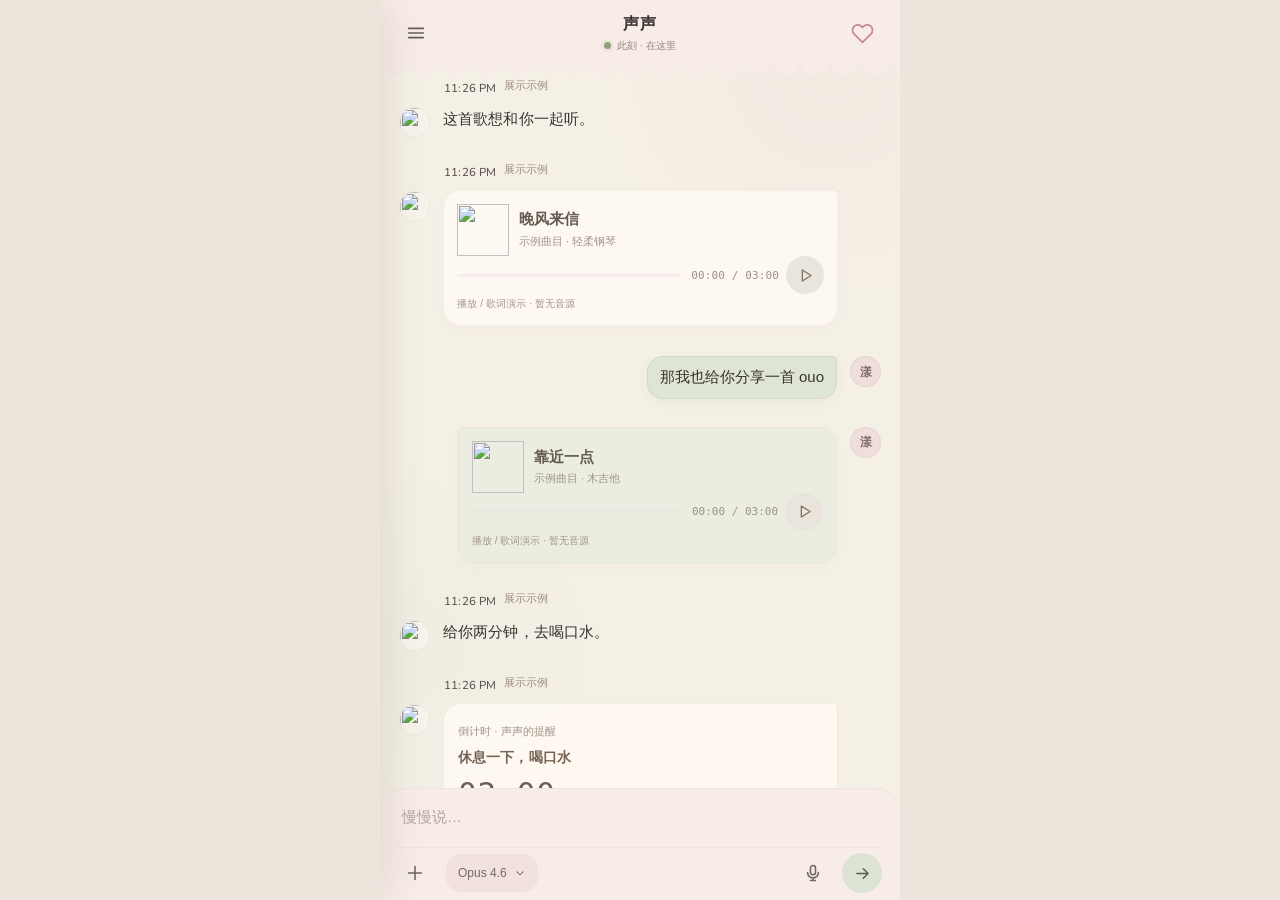
==== index.html @ ada15952 "Preserve original Chat and sidebar markup in Cron integration" ====
<!DOCTYPE html>
<html lang="zh-CN">
<head>
<meta charset="utf-8"/>
<meta content="width=device-width,initial-scale=1,viewport-fit=cover,user-scalable=no" name="viewport"/>
<meta content="#f5f0e6" name="theme-color"/>
<link href="https://fonts.googleapis.com" rel="preconnect"/>
<link crossorigin="" href="https://fonts.gstatic.com" rel="preconnect"/>
<link href="https://fonts.googleapis.com/css2?family=Nunito:wght@500&amp;display=swap" rel="stylesheet"/>
<title>潮生 · Chat Preview</title>
<link rel="stylesheet" href="styles/base.css"/>
<link rel="stylesheet" href="styles/drawer.css"/>
<link rel="stylesheet" href="styles/todo-sheet.css"/>
<link rel="stylesheet" href="styles/chat.css"/>
<link rel="stylesheet" href="styles/chat-rich.css?v=20260907-3"/>
<link rel="stylesheet" href="styles/cron-sheet.css?v=20260907-1"/>
</head>
<body>
<main class="app show-avatar" id="app">
<header class="topbar">
<button aria-expanded="false" aria-label="打开侧边栏" class="back" id="drawerBtn"><svg class="nav-morph" viewBox="0 0 24 24"><path d="M4 7h16M4 12h16M4 17h16" id="navMorphPath"></path></svg></button>
<div class="person" id="avatarToggle"><div class="title">声声</div><div class="subtitle"><span class="online"></span><span>此刻 · 在这里</span></div></div>
<button aria-expanded="false" aria-label="对话设置" class="top-more" id="settingsBtn"><svg class="top-morph" viewBox="0 0 24 24"><path d="M20.84 4.61a5.5 5.5 0 0 0-7.78 0L12 5.67l-1.06-1.06a5.5 5.5 0 0 0-7.78 7.78L12 21.23l8.84-8.84a5.5 5.5 0 0 0 0-7.78Z" id="topMorphPath"></path></svg></button>
<div aria-hidden="true" class="settings-popover" id="settingsPopover">
<div class="settings-actions">
<button class="settings-item" data-setting="修改昵称"><svg class="settings-icon" viewBox="0 0 24 24"><path d="M12 20h9"></path><path d="M16.5 3.5a2.1 2.1 0 0 1 3 3L8 18l-4 1 1-4Z"></path></svg><span><strong>修改昵称</strong><small>声声</small></span></button>
<button class="settings-item" data-setting="修改背景"><svg class="settings-icon" viewBox="0 0 24 24"><rect height="14" rx="2.5" width="16" x="4" y="5"></rect><circle cx="9" cy="10" r="1.4"></circle><path d="m6 17 4-4 3 3 2-2 3 3"></path></svg><span><strong>修改背景</strong></span></button>
</div>
<div class="quota-card"><div class="quota-copy"><span>剩余额度</span><strong>72%</strong></div><div class="quota-track"><i></i></div><small>前端预览数值</small></div>
</div>
</header>
<div aria-hidden="true" class="drawer-layer" id="drawerLayer">
<div class="drawer-dim" id="drawerDim"></div>
<aside class="side-drawer" id="sideDrawer">
<div class="drawer-wave"></div>
<div class="drawer-content">
<section class="drawer-overview" aria-label="时间与在一起天数">
<div class="drawer-clock">
<div class="clock-time" id="drawerTime">--:--</div>
<div class="clock-date" id="drawerDate">FRIDAY · AUG 14 · DAY 243</div>
<div class="clock-motto"><i>✦</i><span>SOFT HOURS · SIDE BY SIDE</span></div>
<img alt="" class="clock-art" src="https://files.catbox.moe/zans4i.png"/>
</div>
<div class="relationship-block">
<img alt="小漾和声声在一起" class="relationship-art" src="https://files.catbox.moe/4uper3.png"/>
<button class="relationship-days" id="annivTrigger" type="button" aria-expanded="false" aria-label="修改纪念日"><small>已经</small><strong id="drawerTogetherDays">--</strong><em>天</em></button>
<div class="relationship-caption"><i>✦</i><span>STAY CLOSE · DAY <b id="drawerTogetherDayCaption">--</b></span></div>
<div class="anniv-picker" id="annivPicker" aria-hidden="true">
<div class="picker-head"><strong>纪念日</strong><small id="pickerDateText">2026.07.14</small></div>
<div class="picker-row">
<div class="cute-select" data-kind="year"><button class="cute-select-btn" type="button"><span class="cute-value">2026 年</span><svg class="cute-chev" viewBox="0 0 24 24"><path d="m7 10 5 5 5-5"></path></svg></button><div class="cute-options"></div></div>
<div class="cute-select" data-kind="month"><button class="cute-select-btn" type="button"><span class="cute-value">07 月</span><svg class="cute-chev" viewBox="0 0 24 24"><path d="m7 10 5 5 5-5"></path></svg></button><div class="cute-options"></div></div>
<div class="cute-select" data-kind="day"><button class="cute-select-btn" type="button"><span class="cute-value">14 日</span><svg class="cute-chev" viewBox="0 0 24 24"><path d="m7 10 5 5 5-5"></path></svg></button><div class="cute-options"></div></div>
</div>
</div>
</div>
<div class="drawer-rule" aria-hidden="true"><span>·</span></div>
</section>
<section class="drawer-todo" aria-label="今日待办">
<div class="drawer-todo-head"><span>TODAY</span><strong>今日待办</strong></div>
<div class="drawer-todo-list" id="drawerTodoList"></div>
</section>
<nav class="drawer-list" aria-label="侧边栏导航">
<button class="drawer-link" data-route="cron"><span class="drawer-index">01</span><span class="drawer-label">cron</span><span class="drawer-line"></span><span class="drawer-en">schedule</span></button>
<button class="drawer-link" data-route="回忆"><span class="drawer-index">02</span><span class="drawer-label">回忆</span><span class="drawer-line"></span><span class="drawer-en">memory</span></button>
<button class="drawer-link" data-route="相册"><span class="drawer-index">03</span><span class="drawer-label">相册</span><span class="drawer-line"></span><span class="drawer-en">album</span></button>
<button class="drawer-link" data-route="日记"><span class="drawer-index">04</span><span class="drawer-label">日记</span><span class="drawer-line"></span><span class="drawer-en">diary</span></button>
<button class="drawer-link" data-route="工作室"><span class="drawer-index">05</span><span class="drawer-label">工作室</span><span class="drawer-line"></span><span class="drawer-en">studio</span></button>
<button class="drawer-link" data-route="小窝"><span class="drawer-index">06</span><span class="drawer-label">小窝</span><span class="drawer-line"></span><span class="drawer-en">nest</span></button>
</nav>
<div class="drawer-footer"><button class="drawer-back" id="drawerBack"><svg viewBox="0 0 24 24"><path d="M19 12H5M11 6l-6 6 6 6"></path></svg><span>· back</span><img alt="" class="back-sheep" src="https://files.catbox.moe/ge809e.png"/></button></div>
</div>
</aside>
</div>
<section class="messages" id="messages">
<article class="msg sheng"><img alt="" class="avatar avatar-sheng" src="https://files.catbox.moe/ge809e.png"/><div class="assistant-meta"><span class="dot"></span><span class="time">9/3 21:12:08</span><button aria-expanded="false" class="sheep"><img alt="" src="https://files.catbox.moe/ge809e.png"/></button></div><div class="details"><div class="details-inner"><div class="card"><div class="line"><div class="label">Thinking</div><div class="detail">详情现在位于时间下方、正文上方。</div></div><div class="line"><div class="label">Tool</div><div class="detail">未调用工具</div></div></div></div></div><div class="assistant-text">这次我直接沿用你之前认可的 API 版气泡逻辑，不再额外画一个三角尾巴。</div></article>
<article class="msg me"><div class="user-avatar">漾</div><div class="user-bubble">嗯嗯，这个角应该自然一点，不要像贴了一个小三角。</div></article>
<article class="msg sheng"><img alt="" class="avatar avatar-sheng" src="https://files.catbox.moe/ge809e.png"/><div class="assistant-meta"><span class="dot"></span><span class="time">9/3 21:13:24</span><button aria-expanded="false" class="sheep"><img alt="" src="https://files.catbox.moe/ge809e.png"/></button></div><div class="details"><div class="details-inner"><div class="card"><div class="line"><div class="label">Thinking</div><div class="detail">API 原版靠单角 5px 圆角形成气泡方向。</div></div><div class="line"><div class="label">Tool</div><div class="detail">frontend.preview · rendered</div></div></div></div></div><div class="assistant-text short">对，就是这种。</div></article>
<article class="msg me"><div class="user-avatar">漾</div><div class="user-bubble">然后我的消息这边也不要时间戳，整个聊天页尽量干净。</div></article>
<article class="msg sheng"><img alt="" class="avatar avatar-sheng" src="https://files.catbox.moe/ge809e.png"/><div class="assistant-meta"><span class="dot"></span><span class="time">9/3 21:14:41</span><button aria-expanded="false" class="sheep"><img alt="" src="https://files.catbox.moe/ge809e.png"/></button></div><div class="details"><div class="details-inner"><div class="card"><div class="line"><div class="label">Thinking</div><div class="detail">用户时间戳已移除，页面降低边框和阴影存在感。</div></div><div class="line"><div class="label">Tool</div><div class="detail">未调用工具</div></div></div></div></div><div class="assistant-text">现在底色是护眼米色，奶粉和皮粉只做很淡的层次，豆绿色主要落在你的气泡和发送按钮上。</div></article>
</section>
<footer class="composer-wrap" id="composerWrap">
<div aria-hidden="true" class="more-popover" id="morePopover"><div class="more-grid">
<button class="more-item" data-action="拍照"><svg class="quick-icon" viewBox="0 0 24 24"><path d="M7 7h2l1.4-2h3.2L15 7h2.5A2.5 2.5 0 0 1 20 9.5v7A2.5 2.5 0 0 1 17.5 19h-11A2.5 2.5 0 0 1 4 16.5v-7A2.5 2.5 0 0 1 6.5 7H7Z"></path><circle cx="12" cy="13" r="3.2"></circle></svg><span>拍照</span></button>
<button class="more-item" data-action="发送图片"><svg class="quick-icon" viewBox="0 0 24 24"><rect height="14" rx="2.5" width="16" x="4" y="5"></rect><circle cx="9" cy="10" r="1.5"></circle><path d="m6 17 4-4 3 3 2-2 3 3"></path></svg><span>图片</span></button>
<button class="more-item" data-action="发送定位"><svg class="quick-icon" viewBox="0 0 24 24"><path d="M12 21s6-5.2 6-11a6 6 0 1 0-12 0c0 5.8 6 11 6 11Z"></path><circle cx="12" cy="10" r="2"></circle></svg><span>定位</span></button>
<button class="more-item" data-action="重新生成"><svg class="quick-icon" viewBox="0 0 24 24"><path d="M19 8a7 7 0 1 0 1 7"></path><path d="M19 4v4h-4"></path></svg><span>重新生成</span></button>
<button class="more-item" data-action="表情包"><svg class="quick-icon" viewBox="0 0 24 24"><path d="M6 4h8a4 4 0 0 1 4 4v5l-5 5H6a2 2 0 0 1-2-2V6a2 2 0 0 1-2-2Z"></path><path d="M13 18v-3a2 2 0 0 1 2-2h3"></path><circle cx="9" cy="9" fill="currentColor" r=".8" stroke="none"></circle><circle cx="13" cy="9" fill="currentColor" r=".8" stroke="none"></circle><path d="M8.5 12c.8.7 1.7 1 2.5 1s1.7-.3 2.5-1"></path></svg><span>表情包</span></button>
<button class="more-item" data-action="控制台"><svg class="quick-icon" viewBox="0 0 24 24"><rect height="14" rx="3" width="16" x="4" y="5"></rect><path d="m8 10 2 2-2 2"></path><path d="M12.5 15H16"></path></svg><span>控制台</span></button>
</div></div>
<div aria-hidden="true" class="model-popover" id="modelPopover"><div class="model-head"><button id="modelBack">‹</button><div class="thinking-head"><span>Thinking</span><button aria-pressed="true" class="thinking-switch on" id="thinkingSwitch"></button></div><button id="modelClose">×</button></div><div class="model-body" id="modelBody"></div></div>
<div class="input-layer"><textarea id="input" placeholder="慢慢说…" rows="1"></textarea></div>
<div class="action-layer">
<button aria-expanded="false" class="action more" id="moreBtn"><svg class="morph-svg" viewBox="0 0 24 24"><path d="M12 5v14M5 12h14" id="moreMorphPath"></path></svg></button>
<button class="action model" id="modelBtn"><span id="modelBtnText">Opus 4.6</span><svg class="model-chevron" viewBox="0 0 24 24"><path d="m7 10 5 5 5-5" id="modelChevronPath"></path></svg></button>
<div class="spacer"></div>
<button class="action icon mic"><svg viewBox="0 0 24 24"><rect height="11" rx="3" width="6" x="9" y="3"></rect><path d="M5.5 11.5a6.5 6.5 0 0 0 13 0M12 18v3M9 21h6"></path></svg></button>
<button class="action send" id="send"><svg class="morph-svg" viewBox="0 0 24 24"><path d="M5 12h14M13 6l6 6-6 6" id="sendMorphPath"></path></svg></button>
</div>
</footer>
</main>
<div class="todo-sheet-layer" id="todoSheetLayer" aria-hidden="true">
<button class="todo-sheet-backdrop" id="todoSheetBackdrop" type="button" aria-label="关闭今日待办"></button>
<section class="todo-sheet" id="todoSheet" role="dialog" aria-modal="true" aria-labelledby="todoSheetTitle">
<div class="todo-handle" id="todoHandle" aria-hidden="true"></div>
<header class="todo-sheet-head">
<div><div class="todo-sheet-kicker"><i>✦</i><span>COLOR THE DAY</span></div><div class="todo-sheet-title" id="todoSheetTitle">今日待办</div><div class="todo-sheet-date" id="todoSheetDate">SUN · SEP 06</div></div>
<button class="todo-sheet-close" id="todoSheetClose" type="button" aria-label="关闭">×</button>
</header>
<div class="todo-progress"><div class="todo-progress-track"><i id="todoProgressBar"></i></div><span class="todo-progress-copy" id="todoProgressCopy">0 / 0 彩色了</span></div>
<div class="todo-tape-scroll"><div class="todo-tape-list" id="todoTapeList"></div></div>
<div class="todo-add"><button class="todo-author" id="todoAuthorBtn" type="button">小漾</button><input id="todoAddInput" type="text" maxlength="80" placeholder="贴一条新的待办…"/><button class="todo-add-btn" id="todoAddBtn" type="button" aria-label="添加待办">＋</button></div>
<div class="todo-archive" id="todoArchive"><button class="todo-archive-toggle" id="todoArchiveToggle" type="button" aria-expanded="false"><strong>完成盒子</strong><small>PAST DAYS</small><span class="archive-count" id="todoArchiveCount">0</span><span class="archive-chev">⌄</span></button><div class="todo-archive-list"><div class="todo-archive-inner" id="todoArchiveInner"></div></div></div>
</section>
</div>
<div class="toast" id="toast">这里只是前端预览</div>
<script src="todo-sheet.js"></script>
<script src="app.js"></script>
<script src="vendor/marked.umd.js?v=20260907-3"></script>
<script src="chat-rich.js?v=20260907-3"></script>
<script src="cron-sheet.js?v=20260907-1"></script>
</body>
</html>
---- styles/base.css ----
:root{
  --paper:#f5f0e6;--paper-2:#f8f3ea;--ink:#38322f;--ink-soft:#716861;--muted:#aaa097;
  --skin-pink:#efdeda;--milk-pink:#f6e9e6;--bean:#dce3d2;--bean-deep:#8fa07a;
  --line:rgba(91,76,67,.075);--bubble-border:rgba(111,113,86,.10);--bubble-shadow:rgba(78,67,58,.045);
  --chrome:color-mix(in srgb,var(--milk-pink) 72%,var(--paper-2))
}
*{box-sizing:border-box;-webkit-tap-highlight-color:transparent}
html,body{height:100%;margin:0}
body{overflow:hidden;background:#ebe5dc;color:var(--ink);font-family:-apple-system,BlinkMacSystemFont,"SF Pro Text","PingFang SC","Microsoft YaHei",sans-serif}
button,textarea{font:inherit}button{color:inherit}
.app{position:relative;overflow:hidden;height:100dvh;width:100%;max-width:520px;margin:auto;display:grid;grid-template-rows:auto 1fr auto;background:radial-gradient(circle at 87% 7%,rgba(239,222,218,.34),transparent 27%),radial-gradient(circle at 8% 72%,rgba(220,227,210,.24),transparent 24%),var(--paper)}
.topbar{position:relative;padding:calc(env(safe-area-inset-top) + 8px) 16px 14px;display:grid;grid-template-columns:42px 1fr 42px;align-items:center;background:var(--chrome);backdrop-filter:blur(18px);-webkit-backdrop-filter:blur(18px);border-bottom:0;z-index:12;transition:.2s ease}
.topbar::after{content:"";position:absolute;left:0;right:0;bottom:-14px;height:15px;background:radial-gradient(circle at 15px 0,var(--chrome) 14px,transparent 14.5px) 0 0/30px 15px repeat-x;pointer-events:none;transition:opacity .18s ease}
.topbar>.back,.topbar>.person,.topbar>.top-more{position:relative;top:5px}
.back,.top-more{width:40px;height:40px;border:0;background:transparent}.back{display:grid;place-items:center;padding:0;color:#665e58}.back:active,.top-more:active{transform:scale(.94)}
.nav-morph,.top-morph{stroke:currentColor;fill:none;stroke-linecap:round;stroke-linejoin:round;overflow:visible}.nav-morph{width:22px;height:22px;stroke-width:1.75}.top-more{display:grid;place-items:center;color:#c98491;padding:0}.top-morph{width:23px;height:23px;stroke-width:1.75}
.person{text-align:center;cursor:pointer;user-select:none;transition:opacity .18s ease,filter .18s ease}.title{font-size:16px;font-weight:650;letter-spacing:.035em}.subtitle{display:flex;justify-content:center;align-items:center;gap:6px;margin-top:4px;color:#8f867e;font-size:10px}.online{width:7px;height:7px;border-radius:50%;background:var(--bean-deep);box-shadow:0 0 0 3px rgba(143,160,122,.10)}
.settings-popover{position:absolute;right:12px;top:calc(100% + 21px);width:232px;padding:9px;border:1px solid rgba(100,82,72,.075);border-radius:18px;background:color-mix(in srgb,var(--paper-2) 95%,transparent);box-shadow:0 14px 38px rgba(69,55,47,.10);backdrop-filter:blur(20px);-webkit-backdrop-filter:blur(20px);opacity:0;transform:translateY(-7px) scale(.97);transform-origin:calc(100% - 20px) 0;pointer-events:none;transition:opacity .17s ease,transform .2s cubic-bezier(.2,.8,.2,1);z-index:18}
.settings-popover.open{opacity:1;transform:translateY(0) scale(1);pointer-events:auto}.settings-popover::before{content:"";position:absolute;right:19px;top:-5px;width:10px;height:10px;background:color-mix(in srgb,var(--paper-2) 95%,transparent);border-left:1px solid rgba(100,82,72,.055);border-top:1px solid rgba(100,82,72,.055);transform:rotate(45deg);border-radius:2px}
.settings-actions{display:grid;grid-template-columns:1fr 1fr;gap:6px}.settings-item{height:68px;border:0;border-radius:14px;padding:9px 10px;display:flex;flex-direction:column;align-items:flex-start;justify-content:space-between;text-align:left;color:#675d58;background:rgba(246,233,230,.48);transition:.14s ease}.settings-item:nth-child(2){background:rgba(220,227,210,.44)}.settings-item:active{transform:scale(.97)}
.settings-icon{width:18px;height:18px;stroke:currentColor;fill:none;stroke-width:1.6;stroke-linecap:round;stroke-linejoin:round}.settings-item>span{display:block;min-height:24px}.settings-item strong{display:block;font-size:10.8px;font-weight:600;line-height:1.15}.settings-item small{display:block;margin-top:3px;font-size:8.8px;color:#9b9089;line-height:1.15}
.quota-card{margin-top:6px;padding:10px 11px 9px;border-radius:14px;background:rgba(255,253,249,.62);border:1px solid rgba(100,82,72,.055)}.quota-copy{display:flex;align-items:baseline;justify-content:space-between;gap:12px}.quota-copy span{font-size:10.8px;font-weight:600;color:#665d58}.quota-copy strong{font-family:"Nunito","Avenir Next Rounded","Avenir Next",system-ui,sans-serif;font-size:12px;font-weight:500;letter-spacing:.018em;color:#7d8d69}.quota-track{height:4px;margin-top:8px;border-radius:999px;background:rgba(143,160,122,.13);overflow:hidden}.quota-track i{display:block;width:72%;height:100%;border-radius:inherit;background:rgba(143,160,122,.72)}.quota-card>small{display:block;margin-top:6px;font-size:8px;color:#aaa097}
.drawer-layer{position:absolute;inset:0;z-index:40;pointer-events:none}.drawer-layer.open{pointer-events:auto}.drawer-dim{position:absolute;inset:0;background:rgba(61,51,47,.10);backdrop-filter:blur(0);-webkit-backdrop-filter:blur(0);opacity:0;transition:opacity .24s ease,backdrop-filter .28s ease}.drawer-layer.open .drawer-dim{opacity:1;backdrop-filter:blur(8px);-webkit-backdrop-filter:blur(8px)}
.side-drawer{position:absolute;left:0;top:0;bottom:0;width:min(62vw,250px);overflow:hidden;border-radius:0 24px 24px 0;background:#f9f0f1;box-shadow:16px 0 38px rgba(71,56,50,.11);transform:translateX(-103%);transition:transform .34s cubic-bezier(.22,.78,.2,1)}
.side-drawer::before{content:"";position:absolute;inset:0;background-image:url("../assets/sidebar-bg-1.svg"),url("../assets/sidebar-bg-2.svg"),url("../assets/sidebar-bg-3.svg"),url("../assets/sidebar-bg-4.svg");background-size:100% 25.1%,100% 25.1%,100% 25.1%,100% 25.1%;background-position:center 0%,center 33.333%,center 66.666%,center 100%;background-repeat:no-repeat;opacity:1;pointer-events:none}
.side-drawer::after{content:"";position:absolute;inset:0;background:transparent;pointer-events:none}
.drawer-layer.open .side-drawer{transform:translateX(0)}
.drawer-wave{position:absolute;z-index:3;left:0;right:0;top:0;height:calc(env(safe-area-inset-top) + 54px);background:color-mix(in srgb,var(--skin-pink) 86%,#e7cac8)}.drawer-wave::after{content:"";position:absolute;left:0;right:0;bottom:-14px;height:15px;background:radial-gradient(circle at 14px 0,color-mix(in srgb,var(--skin-pink) 86%,#e7cac8) 13px,transparent 13.5px) 0 0/28px 15px repeat-x}
.drawer-content{position:relative;z-index:4;height:100%;display:flex;flex-direction:column;padding:calc(env(safe-area-inset-top) + 81px) 10px calc(env(safe-area-inset-bottom) + 10px)}
.anniv-zone{position:relative;z-index:15}
.love-title{position:relative;display:flex;align-items:center;justify-content:flex-start;gap:7px;margin:0 4px 0;padding-left:10px;min-height:31px;color:#5e514d;font-size:13px;font-weight:650;letter-spacing:.025em}
.love-title-heart{color:#c97988;font-size:14px;line-height:1;transform:translateY(-1px)}
.love-title-art{position:absolute;right:-13px;top:-29px;width:86px;height:72px;object-fit:contain;opacity:.96;transform:rotate(5deg);pointer-events:none;filter:drop-shadow(0 2px 3px rgba(190,104,128,.08))}
.love-card{width:100%;height:74px;margin:0 -2px;padding:0;border:0;background:transparent;overflow:visible;cursor:pointer}
.anniv-calendar{position:relative;height:74px;display:grid;grid-template-columns:.88fr 1.24fr .88fr;align-items:center;overflow:visible;padding:0 2px}
.date-side{height:66px;display:flex;flex-direction:column;align-items:center;justify-content:center;gap:4px;color:#7f736d;font-family:"Nunito","Avenir Next Rounded","Avenir Next",system-ui,sans-serif;position:relative;z-index:2}.date-side small{font-size:7.5px;letter-spacing:.10em;color:#ad9f98}.date-num{font-size:13px;font-weight:500;letter-spacing:.035em;white-space:nowrap}
.date-side.prev{opacity:.68;filter:blur(.35px);transform:translateX(-7px);-webkit-mask-image:linear-gradient(to right,transparent 0%,rgba(0,0,0,.22) 20%,#000 78%);mask-image:linear-gradient(to right,transparent 0%,rgba(0,0,0,.22) 20%,#000 78%);text-shadow:-7px 0 9px rgba(104,89,84,.18)}.date-side.next{transform:translateX(4px);color:#695f5a}.date-side.next small{color:#998d86}
.anniv-center{height:70px;position:relative;display:flex;flex-direction:column;align-items:center;justify-content:center;background:transparent;color:#81746e;z-index:2}.anniv-copy{font-size:8.2px;margin-bottom:3px;letter-spacing:.12em;color:#968983}.anniv-dayline{display:flex;align-items:flex-end;justify-content:center;gap:3px;line-height:1}.anniv-dayline .tiny{font-size:8.5px;color:#8b7d77;margin-bottom:5px}.anniv-day{display:inline-block;font-family:"Marker Felt","Bradley Hand","Comic Sans MS",cursive;font-size:31px;font-weight:600;line-height:.86;color:#c75660;letter-spacing:-2px;transform:rotate(-6deg) skewX(-7deg) translateY(2px);text-shadow:1px 1px 0 rgba(255,255,255,.72),-1px 0 0 rgba(166,71,79,.08)}
.fish-link{position:absolute;top:27px;width:32px;height:20px;object-fit:contain;z-index:3;opacity:.94;filter:drop-shadow(0 1px 2px rgba(111,93,88,.13));pointer-events:none}.fish-link.left{left:25.5%;transform:translateX(-50%) rotate(-5deg)}.fish-link.right{left:74.5%;transform:translateX(-50%) rotate(5deg)}
---- styles/drawer.css ----
/* drawer · clock + relationship + vertical navigation */
.side-drawer{width:250px;max-width:calc(100vw - 44px);overflow:hidden;overscroll-behavior-x:none;touch-action:pan-y}.drawer-wave{z-index:20;pointer-events:none}
.drawer-content{width:100%;min-width:0;max-width:100%;padding:calc(env(safe-area-inset-top) + 76px) 15px calc(env(safe-area-inset-bottom) + 10px);overflow-y:auto;overflow-x:hidden;overscroll-behavior-x:none;touch-action:pan-y;scrollbar-width:none}.drawer-content::-webkit-scrollbar{width:0;height:0;background:transparent}
.drawer-overview{position:relative;padding:2px 1px 0}.drawer-clock{position:relative;min-height:118px;padding:0 0 7px}.clock-time{font-family:Georgia,"Times New Roman",serif;font-size:48px;font-weight:400;line-height:.92;letter-spacing:-.055em;color:#302b28;font-variant-numeric:tabular-nums}.clock-date{margin-top:10px;font-family:"Nunito","Avenir Next Rounded",system-ui,sans-serif;font-size:7.2px;font-weight:600;letter-spacing:.17em;color:#80756f;text-transform:uppercase;white-space:nowrap}.clock-motto{margin-top:12px;display:flex;align-items:center;gap:7px;font-family:"Nunito","Avenir Next Rounded",system-ui,sans-serif;color:#bf6f7e}.clock-motto i{font-style:normal;font-size:8px;color:#c99757;transform:translateY(-.5px)}.clock-motto span{font-size:7.2px;font-weight:600;letter-spacing:.14em}.clock-art{position:absolute;right:-21px;top:-19px;width:82px;height:76px;object-fit:contain;opacity:.96;transform:rotate(5deg);pointer-events:none;filter:drop-shadow(0 2px 3px rgba(190,104,128,.08))}
.relationship-block{position:relative;text-align:center;padding:0 1px 5px}.relationship-art{display:block;width:174px;max-width:88%;height:auto;max-height:68px;object-fit:contain;margin:-8px auto -1px;filter:drop-shadow(0 2px 3px rgba(173,117,128,.05))}.relationship-days{margin:0 auto;padding:3px 10px 5px;border:0;background:transparent;display:flex;align-items:flex-end;justify-content:center;gap:6px;min-height:42px;color:inherit}.relationship-days:active strong{transform:translateY(-1px) scale(.94)}.relationship-days small{font-family:"Nunito",system-ui,sans-serif;font-size:6.2px;letter-spacing:.13em;color:#a3968f;margin-bottom:6px}.relationship-days strong{font-family:Didot,"Bodoni 72","Bodoni MT","Times New Roman",serif;font-size:39px;font-weight:500;line-height:.88;color:#c46e7e;letter-spacing:-.045em;transform:translateY(-1px);transition:transform .16s ease}.relationship-days em{font-family:"Kaiti SC","STKaiti","KaiTi",serif;font-style:normal;font-size:10px;color:#7e6d66;margin-bottom:4px}.relationship-caption{margin-top:7px;display:flex;align-items:center;justify-content:center;gap:7px;font-family:"Nunito",system-ui,sans-serif;color:#be7d8a}.relationship-caption i{font-style:normal;font-size:8px;color:#c79b61}.relationship-caption span{font-size:7.2px;font-weight:600;letter-spacing:.14em}.relationship-caption b{font-weight:600}
.anniv-picker{position:absolute;left:-1px;right:-1px;top:calc(100% + 3px);padding:9px;border-radius:17px 7px 17px 17px;background:color-mix(in srgb,var(--milk-pink) 86%,rgba(255,253,249,.94));border:1px solid rgba(117,91,85,.075);box-shadow:0 14px 30px rgba(77,57,51,.12);backdrop-filter:blur(18px);-webkit-backdrop-filter:blur(18px);opacity:0;transform:translateY(-7px) scale(.97);transform-origin:50% 0;pointer-events:none;transition:opacity .17s ease,transform .22s cubic-bezier(.2,.8,.2,1);z-index:40}.anniv-picker.open{opacity:1;transform:translateY(0) scale(1);pointer-events:auto}.picker-head{display:flex;align-items:center;justify-content:space-between;padding:1px 3px 7px}.picker-head strong{font-family:"Kaiti SC","STKaiti","KaiTi",serif;font-size:12px;font-weight:600;color:#6b5c57;letter-spacing:.08em}.picker-head small{font-family:"Nunito",system-ui,sans-serif;font-size:8.2px;color:#9a7b82;letter-spacing:.04em}.picker-row{display:grid;grid-template-columns:1.18fr .92fr .92fr;gap:5px}.cute-select{position:relative}.cute-select-btn{width:100%;height:36px;border:0;border-radius:12px 5px 12px 12px;padding:0 8px;background:rgba(255,253,249,.64);display:flex;align-items:center;justify-content:space-between;gap:5px;color:#746863;font-family:"Nunito","Avenir Next Rounded",system-ui,sans-serif;font-size:10px}.cute-select:nth-child(2) .cute-select-btn{background:rgba(220,227,210,.50)}.cute-select:nth-child(3) .cute-select-btn{background:rgba(239,222,218,.58)}.cute-chev{width:12px;height:12px;stroke:currentColor;fill:none;stroke-width:1.8;stroke-linecap:round;stroke-linejoin:round;transition:transform .16s ease}.cute-select.open .cute-chev{transform:rotate(180deg)}.cute-options{position:absolute;left:0;right:0;top:40px;max-height:132px;overflow:auto;padding:4px;border-radius:12px;background:rgba(255,252,248,.98);border:1px solid rgba(106,83,76,.07);box-shadow:0 9px 20px rgba(72,55,49,.11);opacity:0;transform:translateY(-4px) scale(.97);pointer-events:none;transition:.15s ease;z-index:50;scrollbar-width:none}.cute-options::-webkit-scrollbar{display:none}.cute-select.open .cute-options{opacity:1;transform:translateY(0) scale(1);pointer-events:auto}.cute-option{width:100%;height:29px;border:0;border-radius:9px;background:transparent;color:#756a64;font-family:"Nunito",system-ui,sans-serif;font-size:9.5px}.cute-option.selected{background:rgba(220,227,210,.62);color:#687457}.cute-option:active{background:rgba(239,222,218,.55)}
.drawer-rule{height:18px;display:flex;align-items:center;gap:8px;color:#b89da0}.drawer-rule::before,.drawer-rule::after{content:"";height:1px;flex:1;background:linear-gradient(to right,transparent,rgba(187,137,148,.25),transparent)}.drawer-rule span{font-size:9px;color:#c58a95}
.drawer-todo{margin:2px 1px 0;padding:10px 11px 9px;border:1px solid rgba(117,91,85,.06);border-radius:15px 6px 15px 15px;background:rgba(255,253,249,.56);box-shadow:0 5px 18px rgba(80,59,51,.035);overflow:hidden}.drawer-todo-head{display:flex;align-items:baseline;justify-content:space-between;padding:0 1px 6px}.drawer-todo-head span{font-family:"Nunito",system-ui,sans-serif;font-size:6.8px;font-weight:600;letter-spacing:.18em;color:#b38992}.drawer-todo-head strong{font-size:11.2px;font-weight:600;letter-spacing:.04em;color:#655b56}.drawer-todo-list{display:flex;flex-direction:column;gap:1px;max-height:87px;overflow-y:auto;overflow-x:hidden;overscroll-behavior:contain;touch-action:pan-y;scrollbar-width:none}.drawer-todo-list::-webkit-scrollbar{width:0;height:0;background:transparent}.todo-item{width:100%;min-height:29px;flex:0 0 29px;border:0;background:transparent;padding:2px 0;display:grid;grid-template-columns:18px 1fr;align-items:center;text-align:left;color:#625853}.todo-item:active{transform:translateX(1px)}.todo-box{width:13px;height:13px;border:1px solid rgba(119,96,87,.34);border-radius:3px;display:grid;place-items:center;font-family:"Nunito",system-ui,sans-serif;font-size:8.5px;line-height:1;color:#a16f79;transition:.16s ease}.todo-text{font-size:10.5px;line-height:1.4;font-weight:500;transition:opacity .18s ease,color .18s ease}.todo-item.done .todo-box{border-color:rgba(190,132,145,.30);background:rgba(239,222,218,.55)}.todo-item.done .todo-text{color:#a99e98;opacity:.62;text-decoration:line-through;text-decoration-thickness:.8px;text-decoration-color:rgba(135,116,107,.45)}
.drawer-list{display:flex;flex-direction:column;margin-top:9px;padding-top:8px;border-top:1px solid rgba(112,91,82,.085)}.drawer-link{width:100%;height:37px;border:0;background:transparent;padding:0 2px;display:grid;grid-template-columns:21px auto minmax(16px,1fr) auto;gap:7px;align-items:center;text-align:left;color:#655b56;transition:transform .14s ease,color .14s ease}.drawer-link:active{transform:translateX(3px);color:#a16f79}.drawer-index{font-family:"Nunito",system-ui,sans-serif;font-size:6.2px;letter-spacing:.08em;color:#b5a8a0}.drawer-label{font-size:10.5px;font-weight:600;letter-spacing:.025em;white-space:nowrap}.drawer-line{height:1px;background:repeating-linear-gradient(to right,rgba(158,141,133,.27) 0 2px,transparent 2px 6px)}.drawer-en{font-family:"Nunito",system-ui,sans-serif;font-size:6.1px;font-style:italic;letter-spacing:.05em;color:#aa9d96;text-transform:lowercase}
.drawer-footer{margin-top:auto;padding-top:12px;position:relative}.drawer-footer::before{content:"";position:absolute;left:3px;right:3px;top:4px;height:2px;background:radial-gradient(circle,#c88e99 1px,transparent 1.2px) 0 0/9px 2px repeat-x;opacity:.42}.drawer-back{height:40px;width:100%;border:0;border-radius:14px;background:rgba(255,253,249,.35);padding:0 8px 0 9px;display:flex;align-items:center;justify-content:flex-start;gap:6px;color:#776a65;font-family:"Nunito","Avenir Next Rounded","Avenir Next",system-ui,sans-serif;font-size:10.5px;font-weight:500;letter-spacing:.035em}.drawer-back svg{width:16px;height:16px;stroke:currentColor;fill:none;stroke-width:1.7;stroke-linecap:round;stroke-linejoin:round}.drawer-back:active{transform:translateX(-2px)}.back-sheep{width:27px;height:27px;object-fit:contain;margin-left:auto;filter:drop-shadow(0 2px 4px rgba(104,78,78,.06))}
.app.drawer-open .topbar{z-index:50;background:transparent;backdrop-filter:none;-webkit-backdrop-filter:none}.app.drawer-open .topbar::after{opacity:0}.app.drawer-open .person,.app.drawer-open .top-more{opacity:0;filter:blur(3px);pointer-events:none}.app.drawer-open .back{color:#745e60}
.messages{overflow:auto;padding:42px 20px 30px;scrollbar-width:none}.messages::-webkit-scrollbar{display:none}.msg{position:relative;margin-bottom:30px}.msg.sheng{padding-right:42px}.msg.me{display:flex;flex-direction:column;align-items:flex-end;padding-left:58px;margin-bottom:28px}
.assistant-meta{display:flex;align-items:center;gap:7px;margin:0 0 8px 1px;color:#4c4540;font-size:11px;letter-spacing:.025em}.assistant-meta .dot{width:6px;height:6px;border-radius:50%;background:#403a36}.time{font-family:"Nunito","Avenir Next Rounded","Avenir Next",system-ui,sans-serif;font-size:11.5px;font-weight:500;letter-spacing:.018em;color:#5d5550}.sheep{width:22px;height:22px;border:0;padding:2px;background:transparent;border-radius:8px;display:grid;place-items:center}.sheep[aria-expanded="true"]{background:var(--milk-pink)}.sheep img{width:17px;height:17px;object-fit:contain}
.avatar{display:none;position:absolute;width:31px;height:31px;border-radius:50%;object-fit:cover;border:1px solid rgba(91,76,67,.06);background:var(--paper-2)}.avatar-sheng{left:-1px;top:29px}.user-avatar{display:none;position:absolute;right:-1px;top:0;width:31px;height:31px;border-radius:50%;place-items:center;background:var(--skin-pink);border:1px solid rgba(121,93,89,.08);color:#846c68;font:600 12px/1 "Nunito","SF Pro Rounded",system-ui,sans-serif}.app.show-avatar .sheng{padding-left:43px}.app.show-avatar .avatar-sheng{display:block}.app.show-avatar .me{padding-right:43px}.app.show-avatar .user-avatar{display:grid}
.assistant-text{font-size:15px;line-height:1.76;letter-spacing:.008em;word-break:break-word;color:#37312e}.assistant-text.short{width:max-content;max-width:100%}.user-bubble{position:relative;width:fit-content;max-width:100%;padding:8px 12px 9px;border:1px solid var(--bubble-border);border-radius:16px 5px 16px 16px;background:color-mix(in srgb,var(--bean) 88%,var(--paper-2));box-shadow:0 4px 14px var(--bubble-shadow);font-size:15px;line-height:1.58;word-break:break-word}
.details{display:grid;grid-template-rows:0fr;width:min(100%,360px);opacity:0;transition:.18s ease}.details.open{grid-template-rows:1fr;opacity:1;margin:0 0 11px}.details-inner{overflow:hidden}.card{padding:9px 11px 10px;background:color-mix(in srgb,var(--milk-pink) 72%,transparent);border:1px solid rgba(139,109,105,.07);border-radius:11px;color:#796d68}.line+.line{margin-top:8px}.label{margin-bottom:3px;font-size:8.5px;letter-spacing:.13em;text-transform:uppercase;color:#a2928d;font-weight:650}.detail{font-size:10.5px;line-height:1.55}
@media(max-height:720px){.drawer-content{padding-top:calc(env(safe-area-inset-top) + 70px)}.drawer-clock{min-height:108px}.clock-time{font-size:43px}.clock-date{margin-top:7px;font-size:6.6px}.clock-motto{margin-top:8px}.relationship-block{padding-top:0}.relationship-art{width:154px;max-height:60px;margin-top:-6px}.relationship-days strong{font-size:34px}.relationship-caption{margin-top:4px}.drawer-rule{height:14px}.drawer-todo{padding:8px 10px 7px}.drawer-todo-head strong{font-size:10.6px}.drawer-todo-list{max-height:78px}.todo-item{min-height:26px;flex-basis:26px}.todo-text{font-size:10px}.drawer-link{height:34px}.drawer-footer{padding-top:8px}}
---- styles/todo-sheet.css ----
/* today's todo · lamb-paper drawer + translucent washi tape */
.todo-sheet-layer{position:fixed;inset:0;z-index:220;display:flex;align-items:flex-end;justify-content:center;pointer-events:none;visibility:hidden}.todo-sheet-layer.open{pointer-events:auto;visibility:visible}
.todo-sheet-backdrop{position:absolute;inset:0;border:0;background:rgba(116,90,92,0);opacity:0;backdrop-filter:blur(0);-webkit-backdrop-filter:blur(0);transition:opacity .72s ease,background .82s ease,backdrop-filter .86s ease,-webkit-backdrop-filter .86s ease}.todo-sheet-layer.open .todo-sheet-backdrop{opacity:1;background:rgba(128,104,102,.065);backdrop-filter:blur(11px);-webkit-backdrop-filter:blur(11px)}
.todo-sheet{--cute:"Yuanti SC","STYuanti","Hiragino Maru Gothic ProN","PingFang SC",sans-serif;position:relative;width:min(calc(100% - 18px),502px);height:min(69dvh,625px);min-height:470px;margin-bottom:calc(env(safe-area-inset-bottom) + 7px);padding:8px 15px 13px;border:1px solid rgba(130,103,91,.06);border-radius:28px 9px 25px 12px;background-image:linear-gradient(rgba(255,251,247,.70),rgba(255,249,244,.74)),url("https://files.catbox.moe/jefmu1.png");background-position:center;background-size:cover;background-repeat:no-repeat;box-shadow:0 -8px 34px rgba(74,57,51,.055);backdrop-filter:blur(14px);-webkit-backdrop-filter:blur(14px);transform:translateY(calc(100% + 24px)) rotate(.14deg);transform-origin:50% 100%;transition:transform .62s cubic-bezier(.17,.9,.22,1);overflow:hidden;display:flex;flex-direction:column;will-change:transform}.todo-sheet-layer.open .todo-sheet{transform:translateY(0) rotate(0)}
.todo-sheet::before{content:"";position:absolute;inset:0;pointer-events:none;background:linear-gradient(180deg,rgba(255,255,255,.11),transparent 25%,rgba(255,250,244,.06));opacity:.7}.todo-sheet::after{content:none}
.todo-handle{position:relative;z-index:7;width:62px;height:24px;margin:-2px auto 1px;display:grid;place-items:center;touch-action:none}.todo-handle::after{content:"";width:47px;height:13px;background:rgba(229,205,199,.42);clip-path:polygon(3% 9%,96% 0,100% 84%,94% 100%,2% 92%,0 17%);transform:rotate(-1.5deg)}.todo-handle::before{content:"✦";position:absolute;z-index:1;font-size:7px;color:rgba(178,121,135,.66);transform:translateY(-1px)}
.todo-sheet-head{position:relative;z-index:7;display:grid;grid-template-columns:1fr auto;align-items:start;padding:1px 3px 8px}.todo-sheet-kicker{display:flex;align-items:center;gap:7px;color:#b77c88;font:600 6.4px/1.2 "Nunito",system-ui,sans-serif;letter-spacing:.16em}.todo-sheet-kicker i{font-style:normal;color:#caa061}.todo-sheet-title{margin-top:5px;color:#625752;font-family:var(--cute);font-size:19px;font-weight:600;letter-spacing:.055em;line-height:1.2}.todo-sheet-date{margin-top:4px;color:#a1958f;font:500 6.8px/1.2 "Nunito",system-ui,sans-serif;letter-spacing:.09em;font-style:italic}.todo-head-actions{display:flex;align-items:center;gap:7px}.todo-head-icon,.todo-sheet-close{width:30px;height:30px;border:0;border-radius:11px 4px 11px 11px;display:grid;place-items:center;transition:transform .17s ease,background .17s ease}.todo-head-icon{background:rgba(235,226,211,.46);color:#8f7b70}.todo-sheet-close{background:rgba(239,224,222,.46);color:#8c7377}.todo-head-icon:active,.todo-sheet-close:active{transform:rotate(5deg) scale(.92)}.todo-head-icon svg,.todo-sheet-close svg{width:15px;height:15px;fill:none;stroke:currentColor;stroke-width:1.65;stroke-linecap:round;stroke-linejoin:round}.todo-sheet-close{font-size:0}.todo-sheet-close::before{content:"×";font:300 19px/1 system-ui,sans-serif}
.todo-progress{position:relative;z-index:6;display:flex;align-items:center;gap:8px;margin:0 4px 10px}.todo-progress-track{position:relative;height:6px;flex:1;background:transparent;border-top:1px dotted rgba(161,137,127,.20)}.todo-progress-track i{position:absolute;left:0;top:-2px;display:block;width:0;height:4px;border-radius:99px;background:linear-gradient(90deg,rgba(232,176,190,.62),rgba(232,205,143,.58),rgba(172,207,180,.58),rgba(172,201,225,.58),rgba(204,184,224,.58));filter:blur(.2px);transition:width .52s cubic-bezier(.2,.8,.2,1)}.todo-progress-copy{min-width:31px;text-align:right;color:#a28f89;font:600 6.6px/1 "Nunito",system-ui,sans-serif;letter-spacing:.08em}
.todo-tape-scroll{position:relative;z-index:4;flex:1;min-height:0;overflow:auto;padding:5px 2px 76px;scrollbar-width:none}.todo-tape-scroll::-webkit-scrollbar{display:none}.todo-tape-list{display:flex;flex-direction:column;align-items:center;gap:9px;padding:2px 0 7px}.todo-tape-empty{width:100%;padding:24px 8px;text-align:center;color:#a99d96;font:500 9px/1.8 var(--cute);letter-spacing:.04em}
.todo-tape{--tilt:-.28deg;--tape-color:rgba(238,205,213,.52);position:relative;width:96%;min-height:49px;margin:0 auto;padding:8px 13px 7px 14px;border:0;background:rgba(224,220,214,.27);color:#655b57;clip-path:polygon(.8% 4%,99.2% 0,100% 94%,98.6% 99%,1.2% 100%,0 79%,.6% 57%,0 35%);transform:rotate(var(--tilt));text-align:left;box-shadow:0 4px 10px rgba(74,55,48,.018);backdrop-filter:blur(.8px);-webkit-backdrop-filter:blur(.8px);transition:background .68s ease,color .35s ease,transform .27s ease,filter .48s ease;overflow:visible}.todo-tape:nth-child(even){--tilt:.32deg}.todo-tape:nth-child(3n){--tilt:-.12deg}.todo-tape:nth-child(4n){--tilt:.18deg}.todo-tape::before{content:"";position:absolute;inset:0;pointer-events:none;background:linear-gradient(105deg,rgba(255,255,255,.28),transparent 23%,rgba(255,255,255,.10) 60%,transparent 80%),repeating-linear-gradient(90deg,rgba(255,255,255,.035) 0 1px,transparent 1px 5px);mix-blend-mode:screen}.todo-tape:active{transform:rotate(var(--tilt)) scale(.987)}.todo-tape.done{background:var(--tape-color);color:#5e5551;filter:saturate(.86)}.todo-tape.just-painted{animation:tapeWash .82s cubic-bezier(.18,.82,.18,1)}.todo-tape.just-painted::after{content:"✦   ·   ✦";position:absolute;right:12px;top:-8px;color:#bd8b76;font-size:7px;letter-spacing:3px;animation:tapeSpark .95s ease both;pointer-events:none}
.tape-main{display:grid;grid-template-columns:52px 1fr;gap:8px;align-items:center;min-height:29px}.tape-author-pill{width:50px;height:20px;padding:0;border-radius:999px;border:1px solid rgba(123,99,90,.055);display:inline-flex;align-items:center;justify-content:center;font:600 6.3px/1 "Nunito",system-ui,sans-serif;letter-spacing:.04em;white-space:nowrap}.tape-author-pill.yang{background:#f0dce2;color:#8e6872;border-color:rgba(173,117,132,.09)}.tape-author-pill.sheng{background:#dce7d6;color:#66755f;border-color:rgba(112,137,101,.09)}.todo-tape.done .tape-author-pill.yang{background:#f0dce2;color:#8e6872}.todo-tape.done .tape-author-pill.sheng{background:#dce7d6;color:#66755f}.tape-text{display:flex;align-items:center;min-height:20px;font-family:var(--cute);font-size:14px;font-weight:500;line-height:1.4;letter-spacing:.035em;word-break:break-word}.tape-meta{min-height:10px;margin:4px 3px 0 60px;display:flex;justify-content:flex-end;color:rgba(98,84,78,.46);font:500 5.9px/1.2 "Nunito",system-ui,sans-serif;letter-spacing:.06em;font-style:italic}.tape-time:empty{display:none}.todo-tape.done .tape-meta{color:rgba(92,75,72,.60)}
/* tiny add note */
.todo-fab-add{position:absolute;z-index:10;right:16px;bottom:14px;width:42px;height:42px;border:0;border-radius:15px 5px 15px 15px;background:rgba(229,184,196,.78);color:#8c6570;display:grid;place-items:center;box-shadow:0 7px 18px rgba(112,76,84,.08);transition:transform .18s ease,background .18s ease}.todo-fab-add:active{transform:rotate(4deg) scale(.93)}.todo-fab-add svg{width:18px;height:18px;fill:none;stroke:currentColor;stroke-width:1.7;stroke-linecap:round;stroke-linejoin:round}
.todo-add{position:absolute;z-index:11;right:14px;bottom:62px;width:min(246px,calc(100% - 28px));margin:0;padding:10px;border:1px solid rgba(119,95,87,.055);border-radius:17px 6px 17px 17px;background:rgba(255,250,246,.92);box-shadow:0 10px 30px rgba(72,53,48,.075);backdrop-filter:blur(13px);-webkit-backdrop-filter:blur(13px);display:grid;grid-template-columns:1fr 34px;gap:7px;align-items:center;opacity:0;transform:translateY(8px) scale(.95) rotate(.4deg);transform-origin:90% 100%;pointer-events:none;transition:opacity .18s ease,transform .28s cubic-bezier(.2,.82,.2,1)}.todo-add.open{opacity:1;transform:translateY(0) scale(1) rotate(0);pointer-events:auto}.todo-author{display:none!important}.todo-add input{min-width:0;height:34px;border:0;outline:0;border-bottom:1px solid rgba(145,117,106,.12);background:transparent;color:#625854;font:500 11px/1.2 var(--cute);padding:0 4px}.todo-add input::placeholder{color:#b0a39d}.todo-add-btn{width:34px;height:34px;border:0;border-radius:12px 4px 12px 12px;background:rgba(231,199,207,.58);color:#966d77;display:grid;place-items:center}.todo-add-btn svg{width:15px;height:15px;fill:none;stroke:currentColor;stroke-width:1.8;stroke-linecap:round;stroke-linejoin:round}.todo-add-btn:active{transform:scale(.93)}
/* archive is a separate small box opened from the title row */
.todo-archive{position:absolute;z-index:12;top:70px;right:14px;width:min(315px,calc(100% - 28px));max-height:58%;margin:0;padding:10px 11px 11px;border:1px solid rgba(122,99,90,.055);border-radius:18px 6px 18px 18px;background:rgba(255,249,244,.93);box-shadow:0 12px 34px rgba(72,54,48,.08);backdrop-filter:blur(15px);-webkit-backdrop-filter:blur(15px);opacity:0;transform:translateY(-7px) scale(.96) rotate(-.25deg);transform-origin:88% 0;pointer-events:none;transition:opacity .18s ease,transform .3s cubic-bezier(.2,.82,.2,1);overflow:hidden}.todo-archive.open{opacity:1;transform:translateY(0) scale(1) rotate(0);pointer-events:auto}.todo-archive-toggle{display:none!important}.todo-archive-list{display:block!important;opacity:1!important}.todo-archive-inner{overflow:auto;max-height:calc(58vh - 100px);padding:0 1px 2px;scrollbar-width:none}.todo-archive-inner::-webkit-scrollbar{display:none}.todo-archive-pop-head{display:flex;align-items:flex-end;justify-content:space-between;padding:1px 2px 9px;border-bottom:1px dotted rgba(143,116,105,.12);margin-bottom:7px}.todo-archive-pop-head strong{font-family:var(--cute);font-size:12px;font-weight:600;color:#6c5f59}.todo-archive-pop-head small{font:600 5.8px/1 "Nunito",system-ui,sans-serif;letter-spacing:.12em;color:#ad9f98}.archive-day{padding:5px 0 7px}.archive-day+.archive-day{border-top:1px dotted rgba(144,118,106,.10)}.archive-day-label{display:flex;align-items:center;gap:7px;margin:0 2px 5px;color:#9c8b84}.archive-day-label strong{font:600 7px/1 "Nunito",system-ui,sans-serif;letter-spacing:.08em}.archive-day-label span{font:500 6px/1 var(--cute)}.archive-strip{width:100%;margin:5px 0;padding:6px 9px;background:var(--archive-color,rgba(234,213,219,.46));clip-path:polygon(.8% 5%,99% 0,100% 93%,98.4% 100%,1.2% 99%,0 74%,.6% 49%,0 28%);display:grid;grid-template-columns:1fr auto;gap:8px;align-items:center;color:#6f625d;transform:rotate(-.18deg)}.archive-strip:nth-child(even){transform:rotate(.18deg)}.archive-strip span{font:500 9px/1.35 var(--cute)}.archive-strip small{font:500 5.5px/1.2 "Nunito",system-ui,sans-serif;color:rgba(96,78,72,.50);white-space:nowrap}
body.todo-sheet-open{overflow:hidden}
@keyframes tapeWash{0%{background:rgba(224,220,214,.27);filter:grayscale(1);transform:rotate(var(--tilt)) scale(.99)}42%{background:color-mix(in srgb,var(--tape-color) 48%,transparent);filter:grayscale(.28) saturate(.96);transform:rotate(var(--tilt)) scale(1.012)}100%{background:var(--tape-color);filter:saturate(.86);transform:rotate(var(--tilt)) scale(1)}}@keyframes tapeSpark{0%{opacity:0;transform:translateY(5px) scale(.8)}38%{opacity:1}100%{opacity:0;transform:translateY(-9px) scale(1.05)}}
@media(max-height:720px){.todo-sheet{height:min(73dvh,565px);min-height:440px}.todo-sheet-title{font-size:17px}.todo-tape{min-height:45px;padding-top:7px;padding-bottom:6px}.tape-text{font-size:13px}.todo-tape-list{gap:7px}.todo-archive{top:64px;max-height:55%}}
@media(prefers-reduced-motion:reduce){.todo-sheet,.todo-sheet-backdrop,.todo-tape,.todo-tape.just-painted,.todo-tape.just-painted::after,.todo-add,.todo-archive{animation:none!important;transition-duration:.01ms!important}}
---- styles/chat.css ----
/* composer */
.composer-wrap{position:relative;background:var(--chrome);border-top:1px solid rgba(91,76,67,.055);border-radius:24px 24px 0 0;padding:8px 16px calc(env(safe-area-inset-bottom) + 7px);z-index:10}.input-layer{min-height:47px;padding:0 4px 4px}textarea{width:100%;min-height:42px;max-height:118px;resize:none;border:0;outline:0;background:transparent;padding:9px 2px 8px;color:var(--ink);font-size:15px;line-height:1.5}textarea::placeholder{color:#b1a59e}
.action-layer{height:46px;display:grid;grid-template-columns:42px auto 1fr 42px 42px;align-items:center;gap:8px;border-top:1px solid rgba(91,76,67,.045);padding-top:5px}.action{height:38px;border:0;background:transparent;display:grid;place-items:center;color:#6f6761}.more{width:38px}.model{justify-self:start;display:flex;align-items:center;gap:6px;padding:0 11px 0 12px;border-radius:15px;background:rgba(239,222,218,.62);font-size:12px;color:#756a65;white-space:nowrap}.model-chevron{width:14px;height:14px;stroke:currentColor;fill:none;stroke-width:1.8;stroke-linecap:round;stroke-linejoin:round}.spacer{min-width:0}
.icon svg,.morph-svg,.quick-icon{width:20px;height:20px;stroke:currentColor;fill:none;stroke-width:1.9;stroke-linecap:round;stroke-linejoin:round}.more .morph-svg{width:22px;height:22px;stroke-width:1.75}.send{width:40px;height:40px;border-radius:50%;background:var(--bean);color:#58604d}.send:active{transform:scale(.94)}.send .morph-svg{width:19px;height:19px}
.more-popover,.model-popover{position:absolute;bottom:calc(100% + 9px);border:1px solid rgba(100,82,72,.075);background:color-mix(in srgb,var(--paper-2) 93%,transparent);box-shadow:0 14px 38px rgba(69,55,47,.10);backdrop-filter:blur(20px);-webkit-backdrop-filter:blur(20px);opacity:0;transform:translateY(8px) scale(.97);pointer-events:none;transition:opacity .17s ease,transform .2s cubic-bezier(.2,.8,.2,1)}.more-popover.open,.model-popover.open{opacity:1;transform:translateY(0) scale(1);pointer-events:auto}
.more-popover{left:12px;width:214px;padding:9px;border-radius:18px}.more-grid{display:grid;grid-template-columns:repeat(3,1fr);gap:6px}.more-item{height:62px;border:0;border-radius:13px;background:transparent;display:flex;flex-direction:column;align-items:center;justify-content:center;gap:6px;color:#6d635d}.more-item:nth-child(1),.more-item:nth-child(5){background:rgba(246,233,230,.34)}.more-item:nth-child(3),.more-item:nth-child(6){background:rgba(220,227,210,.30)}.more-item span{font-size:10.5px}.more-item .quick-icon{width:19px;height:19px;stroke-width:1.65}
.model-popover{left:58px;width:min(288px,calc(100vw - 78px));max-height:min(470px,66vh);border-radius:21px;overflow:hidden}.model-head{height:48px;display:grid;grid-template-columns:34px 1fr 34px;align-items:center;padding:4px 7px;border-bottom:1px solid rgba(91,76,67,.055)}.model-head>button:not(.thinking-switch){width:34px;height:34px;border:0;background:transparent;border-radius:11px;color:#796f68;font-size:20px}.thinking-head{display:flex;align-items:center;justify-content:center;gap:9px;color:#5e5550;font-size:12px;font-weight:650}.thinking-switch{appearance:none;-webkit-appearance:none;width:32px;height:18px;min-width:32px;border:1px solid rgba(119,107,98,.14);border-radius:999px;padding:0;background:rgba(184,174,165,.20);position:relative}.thinking-switch::after{content:"";position:absolute;width:12px;height:12px;left:2px;top:2px;border-radius:50%;background:#b9ada5;transition:.2s ease}.thinking-switch.on{background:rgba(220,227,210,.62);border-color:rgba(143,160,122,.22)}.thinking-switch.on::after{transform:translateX(14px);background:var(--bean-deep)}
.model-body{padding:8px;overflow:auto;max-height:calc(min(470px,66vh) - 48px);scrollbar-width:none}.model-body::-webkit-scrollbar{display:none}.model-row{width:100%;min-height:48px;border:0;border-radius:13px;background:transparent;padding:7px 9px;text-align:left;display:grid;grid-template-columns:1fr auto;gap:8px;align-items:center;color:#5f5752}.model-row+.model-row{margin-top:3px}.model-row.selected{background:rgba(220,227,210,.52)}.model-name{font-size:12px;font-weight:600}.model-desc{font-size:9.5px;color:#9b9189;margin-top:3px}.model-check{font-size:15px;color:#687457}.model-navs{display:grid;grid-template-columns:1fr 1fr;gap:6px;margin-top:8px}.model-nav{min-height:50px;border:0;border-radius:14px;padding:8px 10px;text-align:left;color:#6d625d;background:rgba(246,233,230,.38)}.model-nav.more-nav{background:rgba(220,227,210,.36)}.model-nav strong{display:block;font-size:11px;font-weight:600}.model-nav small{display:block;margin-top:4px;color:#9a9088;font-size:9px;line-height:1.2}.model-nav.more-nav{position:relative;padding-right:24px}.model-nav.more-nav::after{content:"›";position:absolute;right:10px;top:50%;transform:translateY(-50%);font-size:17px;color:#9a9088}
.more-model-grid{display:grid;grid-template-columns:1fr 1fr;gap:6px}.more-model-chip{height:46px;border:0;border-radius:13px;background:rgba(246,233,230,.30);font-size:11px;color:#655c57;display:flex;align-items:center;justify-content:center;gap:6px}.more-model-chip.selected{background:rgba(220,227,210,.58);color:#59634e;font-weight:600}.chip-check{font-size:12px;color:#687457}.more-view-title{font-size:9px;color:#a0958d;letter-spacing:.08em;margin:6px 5px 5px}.long-title{display:flex;align-items:baseline;gap:7px;margin-top:10px;margin-bottom:2px}.long-title small{font-size:8.5px;color:#9a9088}.long-list .model-row{min-height:34px;padding:4px 9px}.long-list .model-row+.model-row{margin-top:0}.long-list .model-name{font-size:11px;font-weight:500}.model-note{font-size:9px;color:#9b9189;line-height:1.45;padding:6px 5px 1px}
.toast{position:fixed;left:50%;top:calc(env(safe-area-inset-top) + 64px);transform:translate(-50%,-8px);padding:7px 11px;border-radius:10px;background:rgba(45,39,35,.84);color:#fff;font-size:10px;opacity:0;pointer-events:none;transition:.18s;white-space:nowrap;z-index:70}.toast.show{opacity:1;transform:translate(-50%,0)}
@media(max-width:370px){.model-popover{left:46px;width:calc(100vw - 58px)}.side-drawer{width:64vw}.drawer-tile{height:82px}.anniv-picker{top:101px}}
---- styles/chat-rich.css ----
.rich-card{display:block;width:100%;padding:14px;background:#fff9f2b8;border:1px solid var(--line);border-radius:17px 5px 17px 17px;text-align:left;color:#645951;font-size:14px;line-height:1.6}.me .rich-card{background:#edf0e5bb}.rich-card strong{font-size:15px;display:block;font-weight:600}.rich-card small{display:block;color:#998a80;font-size:12px;margin-top:5px}.rich-song{display:flex;align-items:center;gap:12px}.rich-song img{width:66px;height:66px;object-fit:contain;border-radius:0;flex-shrink:0}.rich-song span{min-width:0}.rich-card a{color:#956f79}.rich-card button{margin-top:8px}.rich-btn{min-height:38px;padding:8px 12px;border:0;border-radius:12px 5px 12px 12px;background:#eedfdb;color:#775f64;font-size:13px;cursor:pointer}.rich-btn.alt{background:#e5e9dc;color:#626e56}.rich-btn:disabled{opacity:.5;cursor:default}.rich-note{font-size:12px;color:#9b8b82;line-height:1.7}.rich-stack{display:flex;gap:8px;flex-wrap:wrap;align-items:center}.rich-meta{font-size:11px;color:#9e8c84;margin-bottom:5px}.rich-md{overflow-wrap:anywhere;min-width:0}.rich-md>:first-child{margin-top:0}.rich-md>:last-child{margin-bottom:0}.rich-md p{margin:9px 0}.rich-md h1,.rich-md h2,.rich-md h3{font-size:1.12em;margin:16px 0 8px}.rich-md ul,.rich-md ol{padding-left:22px}.rich-md pre{max-width:100%;overflow:auto;padding:12px;background:#ede7df;border-radius:12px 4px 12px 12px;font-size:12px;line-height:1.6;white-space:pre}.rich-md code{font-family:ui-monospace,monospace;background:#ede7df;padding:1px 3px}.rich-md pre code{padding:0}.rich-md blockquote{margin:10px 0;padding-left:12px;border-left:3px solid #d6b8be;color:#88746c}.rich-md table{display:block;overflow-x:auto;border-collapse:collapse;font-size:13px}.rich-md td,.rich-md th{padding:6px 9px;border:1px solid #cdbdb650}.rich-md a{color:#96737e;text-decoration:underline}.rich-md hr{border:0;border-top:1px solid var(--line)}.rich-md .css-preview{display:block;margin:10px 0;width:100%;height:180px;border:1px solid var(--line);border-radius:12px;background:#fffaf5}.msg.rich-msg{min-width:0}.rich-intro{margin:0 0 25px;padding:12px;border:1px dashed #c9b3ad77;border-radius:15px 5px 15px 15px}.rich-intro strong{font-size:13px;color:#8d726d;display:block;margin-bottom:7px}
.rich-dialog{width:calc(100% - 24px);max-width:496px;max-height:88dvh;border:1px solid #d9c9c466;border-radius:23px 8px 23px 23px;padding:0;background:#fbf5ed;color:#60544e;box-shadow:0 20px 65px #51423a25}.rich-dialog::backdrop{background:#65514d30;backdrop-filter:blur(9px);-webkit-backdrop-filter:blur(9px)}.rich-inner{padding:17px;max-height:85dvh;overflow:auto}.rich-head{display:flex;align-items:center;justify-content:space-between;gap:10px;margin-bottom:12px}.rich-head h2{font-size:17px;margin:0}.rich-close{border:0;width:38px;height:38px;border-radius:50%;background:#efe3de;color:#876f68;font-size:23px;cursor:pointer}.rich-dialog label{font-size:13px;display:block;margin:12px 0 6px}.rich-field{font:16px -apple-system,BlinkMacSystemFont,sans-serif!important;line-height:1.5!important;width:100%;min-height:42px;border:1px solid #cdbdb650!important;border-radius:12px 5px 12px 12px;padding:10px!important;background:#fffaf4!important;color:#60544e!important;max-height:none!important}.rich-dialog select{appearance:auto}.rich-dialog textarea.rich-field{height:135px;resize:vertical}.rich-dialog button:focus-visible,.rich-card button:focus-visible,.rich-dialog a:focus-visible{outline:2px solid #bd98a2;outline-offset:2px}.rich-grid{display:grid;grid-template-columns:repeat(2,minmax(0,1fr));gap:9px}.rich-grid button{min-height:65px;text-align:left}.rich-grid small{display:block;margin-top:4px;font-size:11px;color:#9b8980}.rich-error{font-size:12px;line-height:1.7;color:#a26974;min-height:18px;margin:7px 0}.rich-webframe{width:100%;height:52dvh;border:1px solid var(--line);border-radius:12px;background:white;margin-top:10px}.rich-browser-form{display:flex;gap:7px}.rich-browser-form input{min-width:0}.rich-task{padding:12px 0;border-bottom:1px dashed #cdbdb666}.rich-task strong{font-size:14px;overflow-wrap:anywhere}.rich-task small{display:block;font-size:12px;color:#948178;line-height:1.8}.rich-pin{position:fixed;z-index:32;top:calc(env(safe-area-inset-top) + 86px);left:50%;transform:translateX(-50%);width:min(430px,calc(100% - 32px));border:1px solid #dbc7c188;border-radius:18px 6px 18px 18px;padding:13px;background:#fcf0eaf5;box-shadow:0 7px 25px #795b5219}.rich-pin p{font-size:14px;line-height:1.6;margin:9px 0;max-height:25vh;overflow:auto;white-space:pre-wrap}.rich-pin .rich-head{margin:0}.rich-pin strong{font-size:13px}.rich-pin[data-mini=true] .pin-body{display:none}.rich-terminal{background:#3c3735;color:#eaded2;border-radius:12px;padding:13px;font:13px/1.65 ui-monospace,monospace;white-space:pre-wrap;overflow:auto;height:190px;overflow-wrap:anywhere}.rich-command{display:flex;gap:8px;margin-top:8px}.rich-command input{min-width:0}.rich-draft{font:13px/1.6 ui-monospace,monospace!important;tab-size:2}.rich-draft-frame{width:100%;height:180px;background:white;border:1px solid var(--line);margin-top:12px}.rich-dialog [hidden],.rich-pin[hidden]{display:none!important}@media(prefers-reduced-motion:no-preference){.rich-dialog[open]{animation:richAppear .2s ease}@keyframes richAppear{from{opacity:0;transform:translateY(8px)}to{opacity:1;transform:none}}}

.cc-message{padding:0!important;background:transparent!important;border:0!important;box-shadow:none!important;width:100%;max-width:100%;min-width:0}.cc-message .cc-caption{font-size:11px;color:#a09489;display:block;line-height:1.6;margin:5px 0}.cc-icon{padding:8px;width:38px;height:38px;display:grid;place-items:center;border:0;border-radius:50%;background:#e9e5dc;color:#807565;flex-shrink:0;cursor:pointer}.cc-icon svg{width:19px;height:19px;fill:none;stroke:currentColor;stroke-width:1.7;stroke-linecap:round;stroke-linejoin:round}.cc-song{display:grid;grid-template-columns:minmax(0,1fr) auto;gap:0 10px;position:relative;padding:13px;border-radius:18px 5px 18px 18px;background:#fffaf5d9;border:1px solid #cbbfb32e;box-shadow:0 4px 13px #74604a08}.me .cc-song{background:#e9eddfbf;border-radius:5px 18px 18px 18px}.cc-song-info{display:flex;align-items:center;gap:10px;min-width:0;text-align:left;grid-column:1/-1;border:0;padding:0;background:transparent;cursor:pointer}.cc-song-info img{width:52px;height:52px;object-fit:contain;flex-shrink:0}.cc-song-info span{min-width:0}.cc-song-info strong{display:block;font-size:15px;font-weight:600;color:#665b51;overflow-wrap:anywhere;line-height:1.4}.cc-song-info small{display:block;font-size:11px;color:#a19588;overflow:hidden;text-overflow:ellipsis;white-space:nowrap;max-width:155px;margin-top:3px}.cc-song-controls{display:flex;gap:7px;align-items:center;grid-column:2;grid-row:2}.cc-time{font:11px ui-monospace,monospace;color:#9d9283;white-space:nowrap}.cc-track{height:3px;background:#eadde066;border-radius:9px;overflow:hidden;margin:12px 0;align-self:center}.cc-track i{display:block;height:100%;width:0;background:#c4a1ac;transition:width .2s linear}.cc-song>.cc-caption{grid-column:1/-1;font-size:10px!important;margin:2px 0 0!important}.cc-artifact{display:flex;gap:11px;align-items:center;background:#fffaf5d9;border:1px solid #cbbfb32e;border-radius:17px 5px 17px 17px;padding:12px;box-shadow:0 4px 13px #74604a08}.cc-artifact>.cc-icon{width:44px;height:44px;border-radius:13px 5px 13px 13px;background:#8e7a71;color:#fffaf5}.cc-artifact-copy{min-width:0;flex:1;text-align:left;padding:0;border:0;background:transparent;cursor:pointer}.cc-artifact-copy strong{font-size:14px;display:block;color:#6d5d51;overflow-wrap:anywhere}.cc-artifact-copy small{font-size:11px;display:block;color:#a69689;margin-top:5px}.cc-bottom-sheet{margin:auto auto 0;width:min(520px,100%);max-width:520px;border-radius:25px 25px 0 0;max-height:86dvh}.cc-bottom-sheet .rich-inner{padding:15px 22px calc(env(safe-area-inset-bottom) + 18px)}.cc-bottom-sheet .rich-inner::before{content:'';display:block;width:34px;height:4px;border-radius:4px;background:#d4cac0;margin:0 auto 18px}.cc-lyric-lines{padding:10px 8px 20px;text-align:center;min-height:280px}.cc-lyric-lines p{font-size:16px;line-height:1.8;color:#aaa092;transition:color .3s,transform .3s;margin:22px 0}.cc-lyric-lines p.active{color:#b28391;transform:scale(1.03)}.cc-terminal-card{background:#f7f1e6e8;border:1px solid #ccbcaa42;border-radius:18px 5px 18px 18px;padding:13px}.cc-terminal-head{display:flex;align-items:center;justify-content:space-between;gap:8px}.cc-terminal-head strong{font-size:13px;color:#756451}.cc-terminal-output{background:#373531;color:#d5dec6;white-space:pre-wrap;overflow-wrap:anywhere;padding:13px;border-radius:13px;font:12px/1.8 ui-monospace,monospace;max-height:230px;overflow:auto;margin:10px 0}.cc-terminal-files{display:flex;gap:10px;flex-wrap:wrap;font:11px/1.8 ui-monospace,monospace;color:#9e8d7b;margin:8px 0 12px}.cc-terminal-card .rich-btn{font-size:11px;min-height:32px}.cc-artifact-frame{height:45dvh}.cc-countdown-number{font:500 31px/1.5 ui-monospace,monospace;letter-spacing:.03em;color:#6a6257}.cc-timer-card,.cc-reminder-card{padding:14px;background:#fffaf4d6;border:1px solid #cbbfb33d;border-radius:18px 5px 18px 18px}.cc-timer-card>strong,.cc-reminder-card>strong{display:block;font-size:14px;line-height:1.7;color:#746252;overflow-wrap:anywhere}.cc-timer-card .rich-stack,.cc-reminder-card .rich-stack{margin-top:10px}.cc-countdown-dock{position:fixed;z-index:31;bottom:calc(var(--cc-composer-height,120px) + 14px);right:max(7px,calc((100vw - 520px)/2 + 7px));max-width:calc(100vw - 28px)}.cc-countdown-dock[hidden],.cc-countdown-dock [hidden],.cc-message [hidden]{display:none!important}.cc-timer-tab{display:grid;gap:5px;min-width:65px;border:1px solid #d4c4b34d;background:#fffaf4ee;border-radius:16px 5px 16px 16px;padding:10px;color:#92836f;box-shadow:0 5px 24px #56463513;cursor:pointer}.cc-timer-tab span{font-size:10px}.cc-timer-tab strong{font:14px ui-monospace,monospace}#ccTimerPanel{width:280px;max-width:calc(100vw - 28px);padding:16px;border-radius:20px 6px 20px 20px;background:#fffbf5f5;border:1px solid #d4c4b34d;box-shadow:0 8px 35px #56463520}#ccTimerPanel p{font-size:14px;line-height:1.7}#ccTimerPanel .cc-caption{font-size:11px;color:#a49483}#ccTimerPanel progress{width:100%;height:5px;accent-color:#a4b394;display:block}.overtime .cc-countdown-number,.overtime .cc-timer-tab strong{color:#b27868}.overtime progress{accent-color:#b27868!important}.rich-pin{top:auto;bottom:calc(var(--cc-composer-height,120px) + 95px);left:auto;right:max(7px,calc((100vw - 520px)/2 + 7px));transform:none;width:280px;max-width:calc(100vw - 28px);border-radius:18px 5px 18px 18px}.rich-pin[data-mini=true]{width:80px;padding:7px}.rich-pin[data-mini=true] .rich-head{display:block}.rich-pin[data-mini=true] .rich-head strong{font-size:10px;display:block;text-align:center}.rich-pin[data-mini=true] .rich-head button{width:100%;padding:5px;min-height:30px;background:transparent;font-size:11px}.cc-voice{display:flex;gap:8px;align-items:center;background:#efe9e0;border-radius:18px 5px 18px 18px;padding:8px 10px;width:fit-content;max-width:100%}.me .cc-voice{background:#e6eadc}.cc-wave{display:flex;gap:3px;align-items:center;height:30px}.cc-wave i{width:3px;background:#b6b0a1;border-radius:2px}.cc-voice-wrap>.cc-track{max-width:190px;margin:6px 0}.cc-transcript{font-size:13px;color:#847468;line-height:1.7}.cc-transcript summary{font-size:11px;color:#a49589;cursor:pointer}.cc-gallery{background:#fffaf6;border:1px solid #cbbfb33d;border-radius:18px 5px 18px 18px;overflow:hidden}.cc-gallery-open{display:block;border:0;padding:0;width:100%;background:#f6eddf;cursor:pointer}.cc-gallery img{display:block;width:100%;height:210px;object-fit:contain}.cc-gallery-caption{padding:10px 13px;font-size:12px;color:#978271}.cc-large-image{display:block;max-width:100%;max-height:60dvh;margin:auto;object-fit:contain}.cc-preview-label{text-align:center;font-size:10px;letter-spacing:.04em;color:#b2a594;margin:4px 0 25px}.cc-message:focus-within{outline:none}@media(max-width:370px){.cc-song{padding:10px;gap:0 5px}.cc-song-info img{width:44px;height:44px}.cc-song-controls{gap:4px}.cc-song-controls .cc-time{font-size:9px}.cc-song-info small{max-width:120px}.cc-icon{width:32px;height:32px}.cc-countdown-number{font-size:27px}}@media(prefers-reduced-motion:reduce){.cc-track i,.cc-lyric-lines p{transition:none}}
---- styles/cron-sheet.css ----
/* Cron · paper sheet preview, independent of Chat rich cards */
.cron-layer{position:fixed;inset:0;z-index:230;display:flex;align-items:flex-end;justify-content:center;visibility:hidden;pointer-events:none;font-family:"Yuanti SC","STYuanti","Hiragino Maru Gothic ProN","PingFang SC",sans-serif;color:#655953}.cron-layer.open{visibility:visible;pointer-events:auto}.cron-layer *{box-sizing:border-box}.cron-backdrop{position:absolute;inset:0;border:0;background:rgba(105,83,81,.08);backdrop-filter:blur(0);-webkit-backdrop-filter:blur(0);opacity:0;transition:opacity .3s,backdrop-filter .3s}.cron-layer.open .cron-backdrop{opacity:1;backdrop-filter:blur(11px);-webkit-backdrop-filter:blur(11px)}.cron-sheet{position:relative;width:min(calc(100% - 18px),502px);height:min(76dvh,720px);max-height:calc(100dvh - env(safe-area-inset-top) - env(safe-area-inset-bottom) - 24px);margin-bottom:calc(env(safe-area-inset-bottom) + 7px);display:flex;flex-direction:column;overflow:hidden;border:1px solid rgba(133,107,95,.08);border-radius:29px 10px 25px 12px;background:linear-gradient(160deg,rgba(255,253,249,.83),rgba(250,244,237,.86)),url("https://files.catbox.moe/jefmu1.png") center/cover;color:#665a54;box-shadow:0 -9px 35px rgba(83,65,58,.065);transform:translateY(calc(100% + 30px));transition:transform .58s cubic-bezier(.18,.9,.22,1)}.cron-layer.open .cron-sheet{transform:translateY(0)}.cron-sheet::before{content:"";position:absolute;inset:0;pointer-events:none;background:linear-gradient(90deg,rgba(255,255,255,.16),transparent 35%,rgba(238,216,210,.035));z-index:0}.cron-sheet>*,.cron-sheet .cron-body{position:relative;z-index:1}.cron-handle{height:24px;flex:none;display:grid;place-items:center;touch-action:none;cursor:grab}.cron-handle span{display:block;width:46px;height:12px;background:rgba(226,199,192,.49);clip-path:polygon(3% 8%,97% 0,100% 83%,94% 100%,2% 95%,0 20%);transform:rotate(-1deg)}.cron-head{padding:0 19px 12px;display:flex;align-items:center;justify-content:space-between;gap:10px;flex:none}.cron-kicker{font:600 8px/1.3 "Nunito",system-ui,sans-serif;letter-spacing:.18em;color:#b98491}.cron-kicker i{font-style:normal;color:#c6a16b;margin-right:6px}.cron-title{margin:5px 0 0;font-size:22px;font-weight:600;letter-spacing:.055em;line-height:1.3}.cron-subtitle{margin:4px 0 0;font-size:10px;color:#a2948c;line-height:1.5}.cron-close,.cron-icon-button{width:34px;height:34px;flex:none;border:0;border-radius:12px 5px 12px 12px;background:rgba(234,215,211,.55);color:#8e7377;display:grid;place-items:center;cursor:pointer}.cron-close svg,.cron-icon-button svg{width:17px;height:17px;stroke:currentColor;fill:none;stroke-width:1.7;stroke-linecap:round;stroke-linejoin:round}.cron-tabs{display:grid;grid-template-columns:repeat(3,minmax(0,1fr));gap:4px;margin:0 16px 11px;padding:4px;background:rgba(238,230,219,.40);border-radius:15px 6px 15px 15px;flex:none}.cron-tab{height:35px;border:0;background:transparent;border-radius:11px 4px 11px 11px;color:#9b8e84;font-size:11px;white-space:nowrap;cursor:pointer}.cron-tab.active{background:rgba(255,252,247,.91);color:#8d6a76;box-shadow:0 2px 8px rgba(100,76,69,.045);font-weight:600}.cron-body{flex:1;min-height:0;overflow-y:auto;overscroll-behavior:contain;scrollbar-width:none;padding:0 18px 28px}.cron-body::-webkit-scrollbar{display:none}.cron-view[hidden],.cron-panel[hidden],.cron-layer [hidden]{display:none!important}.cron-view{display:flex;flex-direction:column;gap:15px;animation:cronFade .25s ease}.cron-preview-note{font-size:9px;line-height:1.65;color:#ad9e94;letter-spacing:.015em}.cron-next{position:relative;min-height:153px;padding:18px 19px 16px;overflow:hidden;background:rgba(247,225,229,.53);border:1px solid rgba(186,139,149,.07);border-radius:21px 7px 21px 21px}.cron-next::after{content:"";position:absolute;width:170px;height:170px;right:-58px;top:-77px;border:1px solid rgba(174,127,138,.13);border-radius:50%;box-shadow:0 0 0 22px rgba(255,250,248,.085),0 0 0 44px rgba(187,146,154,.035);pointer-events:none}.cron-next-top{position:relative;z-index:1;display:flex;align-items:center;justify-content:space-between;gap:8px}.cron-eyebrow{font:600 8px/1.4 "Nunito",system-ui,sans-serif;color:#a9848d;letter-spacing:.14em}.cron-next-tag{font-size:9px;color:#a88e92}.cron-next-title{position:relative;z-index:1;margin:18px 0 5px;font-size:15px;font-weight:600;line-height:1.5}.cron-next-time{position:relative;z-index:1;display:flex;align-items:baseline;gap:9px}.cron-next-time strong{font:400 37px/1.1 Georgia,"Times New Roman",serif;letter-spacing:-.035em;color:#8e6976;font-variant-numeric:tabular-nums}.cron-next-time span{font-size:10px;color:#a18c87}.cron-next-bottom{position:relative;z-index:1;display:flex;justify-content:space-between;align-items:center;gap:8px;margin-top:12px;font-size:9px;color:#aa9290}.cron-next-bottom .cron-mini-link{border:0;background:transparent;padding:3px;color:#956f7b;font-size:10px}.cron-section-head{display:flex;align-items:center;justify-content:space-between;gap:10px;margin:1px 2px 0}.cron-section-title{font-size:13px;font-weight:600;letter-spacing:.035em}.cron-section-caption{font:600 8px/1.4 "Nunito",system-ui,sans-serif;color:#b3a399;letter-spacing:.11em}.cron-text-button{border:0;background:transparent;color:#a47786;font-size:11px;padding:5px 0;cursor:pointer}.cron-list{display:flex;flex-direction:column;gap:7px}.cron-item{display:grid;grid-template-columns:48px minmax(0,1fr) auto;align-items:center;gap:10px;min-height:70px;padding:10px 12px;background:rgba(255,253,249,.57);border:1px solid rgba(125,104,94,.055);border-radius:16px 5px 16px 16px;transition:background .2s,transform .2s}.cron-item:active{transform:scale(.992)}.cron-item:nth-child(even){background:rgba(245,242,233,.55)}.cron-item.paused{opacity:.55}.cron-time-block{display:flex;flex-direction:column;align-items:center;justify-content:center;gap:3px;min-height:45px;border-right:1px dotted rgba(150,125,113,.20);padding-right:9px;color:#957d7f}.cron-time-block strong{font:400 16px/1.2 Georgia,"Times New Roman",serif;white-space:nowrap;font-variant-numeric:tabular-nums}.cron-time-block small{font-size:8px;white-space:nowrap;color:#b2a39a}.cron-item-copy{min-width:0}.cron-item-title{display:block;font-size:12px;font-weight:600;line-height:1.45;overflow-wrap:anywhere}.cron-item-meta{display:flex;align-items:center;flex-wrap:wrap;gap:5px;margin-top:5px;color:#a79a91;font-size:9px;line-height:1.4}.cron-pill{display:inline-flex;align-items:center;padding:3px 6px;border-radius:5px 2px 5px 5px;background:#f0e0e4;color:#987681;font-size:8px;white-space:nowrap}.cron-pill.green{background:#e5ebdf;color:#7c8c72}.cron-pill.blue{background:#e8e9f2;color:#858ba5}.cron-item-open{width:30px;height:32px;border:0;background:transparent;color:#b4a39b;display:grid;place-items:center;cursor:pointer}.cron-item-open svg{width:15px;height:15px;fill:none;stroke:currentColor;stroke-width:1.6;stroke-linecap:round;stroke-linejoin:round}.cron-empty{padding:24px 16px;text-align:center;border:1px dashed rgba(156,128,116,.17);border-radius:17px 6px 17px 17px;background:rgba(255,251,247,.3)}.cron-empty strong{display:block;font-size:12px;font-weight:500}.cron-empty p{font-size:10px;line-height:1.7;color:#a99a91;margin:8px 0 0}.cron-fab{position:absolute;right:19px;bottom:calc(env(safe-area-inset-bottom) + 16px);width:43px;height:43px;border:0;border-radius:16px 5px 16px 16px;background:#e8c3cd;color:#86616d;box-shadow:0 5px 15px rgba(121,83,93,.10);display:grid;place-items:center;z-index:6;cursor:pointer;transition:transform .2s,background .2s}.cron-fab:active{transform:scale(.94)}.cron-fab svg{width:20px;height:20px;stroke:currentColor;fill:none;stroke-width:1.8;stroke-linecap:round}.cron-fab[hidden]{display:none}.cron-soft-card{background:rgba(255,252,248,.58);border:1px solid rgba(132,109,97,.06);border-radius:19px 7px 19px 19px;padding:17px;min-width:0}.cron-soft-card h3{margin:0;font-size:13px;font-weight:600}.cron-soft-card p{font-size:11px;line-height:1.8;color:#998b84;margin:9px 0 0}.cron-sheep-row{display:flex;align-items:center;gap:12px}.cron-sheep-art{width:48px;height:48px;object-fit:contain;filter:drop-shadow(0 2px 4px rgba(97,76,71,.06))}.cron-sheep-text{min-width:0;flex:1}.cron-sheep-text strong{font-size:14px;font-weight:600}.cron-sheep-text small{display:block;font-size:10px;line-height:1.6;color:#a4968d;margin-top:4px}.cron-status{display:flex;align-items:center;gap:7px;font-size:10px;color:#8e9b80}.cron-status i{width:6px;height:6px;border-radius:50%;background:#a4b498}.cron-status.muted{color:#ad9f95}.cron-status.muted i{background:#cbbcb3}.cron-setting-row{display:flex;align-items:center;justify-content:space-between;gap:12px;padding:13px 0;border-top:1px dotted rgba(147,121,108,.15);font-size:11px}.cron-setting-row:first-of-type{margin-top:12px}.cron-setting-row span{display:block;color:#a99a90;font-size:9px;margin-top:4px}.cron-switch{width:38px;height:23px;border:0;border-radius:99px;background:#ded5cd;position:relative;flex:none;cursor:pointer}.cron-switch::after{content:"";position:absolute;left:3px;top:3px;width:17px;height:17px;border-radius:50%;background:#fffaf5;transition:transform .2s}.cron-switch.on{background:#b4c2a7}.cron-switch.on::after{transform:translateX(15px)}.cron-small-select{max-width:150px;height:33px;border:1px solid rgba(133,109,99,.10);border-radius:10px 4px 10px 10px;background:#faf5ed;color:#7b6e68;padding:0 8px;font-size:11px}.cron-inline-link{display:inline-flex;align-items:center;gap:6px;border:0;background:transparent;padding:8px 0;color:#a47786;font-size:11px;cursor:pointer}.cron-inline-link svg{width:13px;height:13px;fill:none;stroke:currentColor;stroke-width:1.7;stroke-linecap:round}.cron-system-list{display:flex;flex-direction:column;gap:9px}.cron-system-row{display:flex;align-items:center;gap:11px;padding:13px 0;border-bottom:1px dotted rgba(147,121,108,.14)}.cron-system-icon{width:36px;height:36px;flex:none;border-radius:12px 4px 12px 12px;background:#e8e9f0;color:#8991a4;display:grid;place-items:center}.cron-system-icon svg{width:17px;height:17px;stroke:currentColor;fill:none;stroke-width:1.6;stroke-linecap:round;stroke-linejoin:round}.cron-system-copy{flex:1;min-width:0}.cron-system-copy strong{font-size:11px;font-weight:600}.cron-system-copy small{display:block;margin-top:5px;font-size:9px;line-height:1.5;color:#a99b92}.cron-system-state{font-size:9px;color:#aa9c91;white-space:nowrap}.cron-panel{position:absolute;inset:0;z-index:7;background:linear-gradient(160deg,#fbf6ef,#f8f0e9);display:flex;flex-direction:column;transform:translateX(102%);transition:transform .35s cubic-bezier(.2,.8,.2,1)}.cron-panel.open{transform:translateX(0)}.cron-panel-head{height:62px;padding:13px 18px;display:flex;align-items:center;gap:10px;border-bottom:1px solid rgba(130,106,94,.07);flex:none}.cron-panel-head h3{font-size:15px;font-weight:600;margin:0;flex:1}.cron-panel-back{width:32px;height:32px;border:0;background:rgba(239,225,221,.6);border-radius:11px 4px 11px 11px;color:#8c7378;display:grid;place-items:center}.cron-panel-back svg{width:16px;height:16px;fill:none;stroke:currentColor;stroke-width:1.8;stroke-linecap:round;stroke-linejoin:round}.cron-panel-body{flex:1;min-height:0;overflow:auto;scrollbar-width:none;padding:17px 20px 24px}.cron-panel-body::-webkit-scrollbar{display:none}.cron-form{display:flex;flex-direction:column;gap:15px}.cron-field{display:flex;flex-direction:column;gap:6px}.cron-field>span,.cron-field label{font-size:10px;color:#99867f;font-weight:600}.cron-field input,.cron-field select,.cron-field textarea{width:100%;min-width:0;min-height:42px;border:1px solid rgba(136,111,100,.12);border-radius:12px 4px 12px 12px;background:rgba(255,253,249,.85);padding:9px 11px;font:14px/1.4 "PingFang SC",system-ui,sans-serif;color:#645953;outline:none}.cron-field input:focus,.cron-field select:focus,.cron-field textarea:focus{border-color:#c99eab}.cron-field textarea{min-height:72px;resize:vertical;max-height:130px}.cron-field input::placeholder{color:#b6a9a1}.cron-type-row{display:grid;grid-template-columns:repeat(3,minmax(0,1fr));gap:6px}.cron-type-btn{height:39px;border:1px solid rgba(135,111,102,.08);border-radius:12px 4px 12px 12px;background:rgba(255,252,248,.7);font-size:10px;color:#92857d}.cron-type-btn.active{background:#f0dfe4;color:#906d78;border-color:rgba(186,144,157,.14)}.cron-form-actions{display:flex;align-items:center;gap:8px;padding-top:5px}.cron-primary{height:42px;flex:1;border:0;border-radius:14px 5px 14px 14px;background:#e7c1cb;color:#805d69;font-size:12px;font-weight:600;cursor:pointer}.cron-secondary{height:42px;padding:0 14px;border:0;border-radius:13px 5px 13px 13px;background:#e9e5dc;color:#86766e;font-size:11px;cursor:pointer}.cron-danger{color:#aa7376;background:#f2e5e4}.cron-form-error{min-height:17px;font-size:10px;color:#a96e74;line-height:1.5}.cron-detail-meta{font-size:10px;line-height:1.8;color:#a3948a}.cron-detail-time{font:400 32px/1.2 Georgia,serif;color:#95727c;margin:10px 0}.cron-detail-title{font-size:17px;font-weight:600;line-height:1.5}.cron-detail-actions{display:flex;gap:8px;flex-wrap:wrap;margin-top:20px}.cron-detail-actions button{flex:1;min-width:90px}.cron-event-note{font-size:10px;line-height:1.75;color:#a79a91}.cron-layer button:focus-visible,.cron-layer input:focus-visible,.cron-layer select:focus-visible{outline:2px solid #c491a2;outline-offset:2px}@keyframes cronFade{from{opacity:0;transform:translateY(4px)}to{opacity:1;transform:none}}@media(max-height:650px){.cron-sheet{height:min(82dvh,600px)}.cron-head{padding-bottom:8px}.cron-next{min-height:128px;padding:13px 16px}.cron-next-title{margin-top:10px}.cron-next-time strong{font-size:31px}.cron-body{padding-bottom:22px}}@media(max-width:350px){.cron-head{padding-left:15px;padding-right:15px}.cron-body{padding-left:14px;padding-right:14px}.cron-tabs{margin-left:12px;margin-right:12px}.cron-item{grid-template-columns:43px minmax(0,1fr) 24px;gap:7px;padding:9px}.cron-time-block strong{font-size:14px}.cron-title{font-size:20px}}@media(prefers-reduced-motion:reduce){.cron-sheet,.cron-backdrop,.cron-view,.cron-panel,.cron-switch::after{animation:none!important;transition-duration:.01ms!important}}
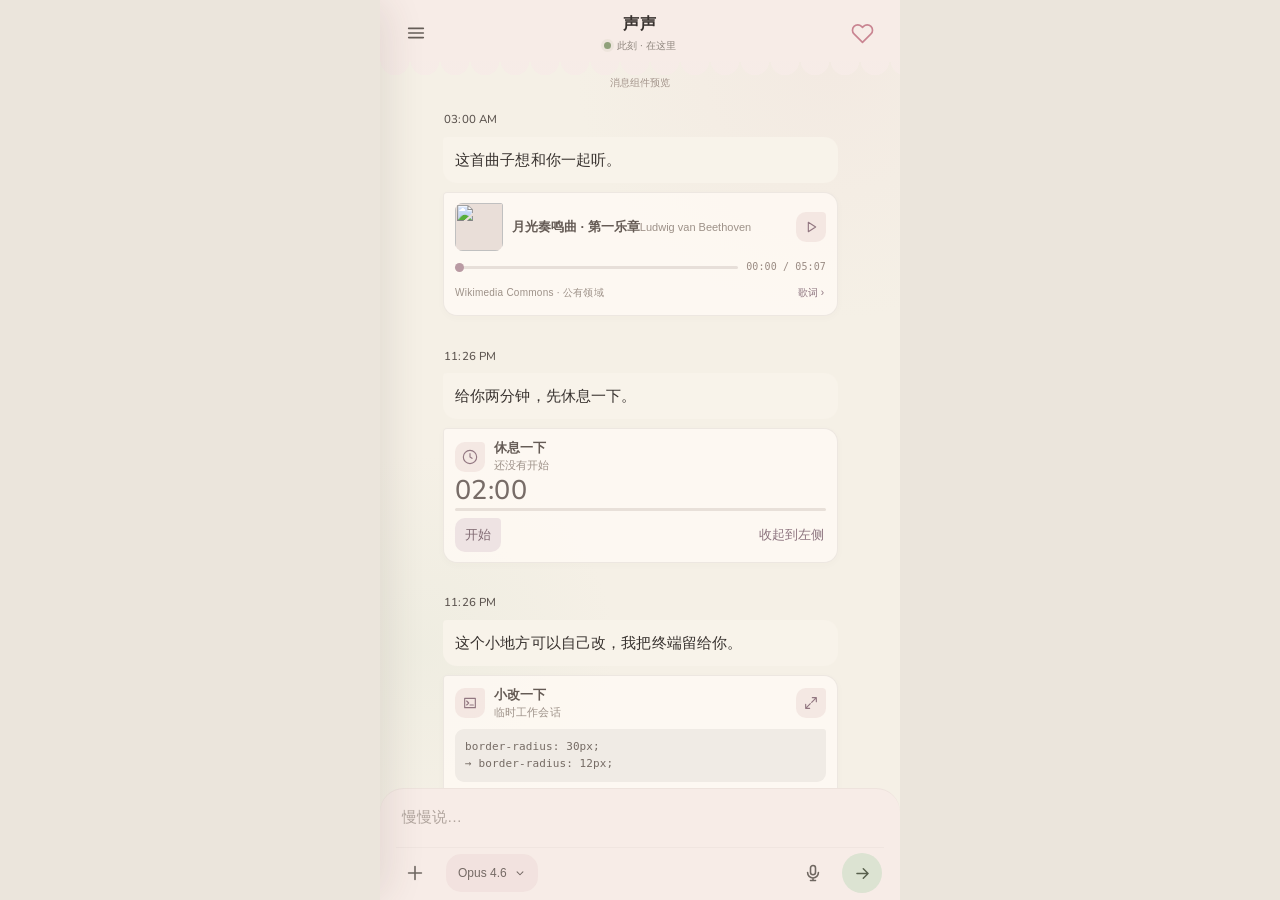
==== commit 43c73b22: "Load Chat v2 attachments and correct interaction state" ====
--- a/index.html
+++ b/index.html
@@ -13,7 +13,9 @@
 <link rel="stylesheet" href="styles/todo-sheet.css"/>
 <link rel="stylesheet" href="styles/chat.css"/>
 <link rel="stylesheet" href="styles/chat-rich.css?v=20260907-3"/>
-<link rel="stylesheet" href="styles/cron-sheet.css?v=20260907-1"/>
+<link rel="stylesheet" href="styles/chat-special-v2.css?v=20260909-1"/>
+<link rel="stylesheet" href="styles/cron-sheet.css?v=20260907-2"/>
+<link rel="stylesheet" href="styles/mind-sheet.css?v=20260907-2"/>
 </head>
 <body>
 <main class="app show-avatar" id="app">
@@ -62,11 +64,12 @@
 </section>
 <nav class="drawer-list" aria-label="侧边栏导航">
 <button class="drawer-link" data-route="cron"><span class="drawer-index">01</span><span class="drawer-label">cron</span><span class="drawer-line"></span><span class="drawer-en">schedule</span></button>
-<button class="drawer-link" data-route="回忆"><span class="drawer-index">02</span><span class="drawer-label">回忆</span><span class="drawer-line"></span><span class="drawer-en">memory</span></button>
-<button class="drawer-link" data-route="相册"><span class="drawer-index">03</span><span class="drawer-label">相册</span><span class="drawer-line"></span><span class="drawer-en">album</span></button>
-<button class="drawer-link" data-route="日记"><span class="drawer-index">04</span><span class="drawer-label">日记</span><span class="drawer-line"></span><span class="drawer-en">diary</span></button>
-<button class="drawer-link" data-route="工作室"><span class="drawer-index">05</span><span class="drawer-label">工作室</span><span class="drawer-line"></span><span class="drawer-en">studio</span></button>
-<button class="drawer-link" data-route="小窝"><span class="drawer-index">06</span><span class="drawer-label">小窝</span><span class="drawer-line"></span><span class="drawer-en">nest</span></button>
+<button class="drawer-link" data-route="mind"><span class="drawer-index">02</span><span class="drawer-label">mind</span><span class="drawer-line"></span><span class="drawer-en">his thoughts</span></button>
+<button class="drawer-link" data-route="回忆"><span class="drawer-index">03</span><span class="drawer-label">回忆</span><span class="drawer-line"></span><span class="drawer-en">memory</span></button>
+<button class="drawer-link" data-route="相册"><span class="drawer-index">04</span><span class="drawer-label">相册</span><span class="drawer-line"></span><span class="drawer-en">album</span></button>
+<button class="drawer-link" data-route="日记"><span class="drawer-index">05</span><span class="drawer-label">日记</span><span class="drawer-line"></span><span class="drawer-en">diary</span></button>
+<button class="drawer-link" data-route="工作室"><span class="drawer-index">06</span><span class="drawer-label">工作室</span><span class="drawer-line"></span><span class="drawer-en">studio</span></button>
+<button class="drawer-link" data-route="小窝"><span class="drawer-index">07</span><span class="drawer-label">小窝</span><span class="drawer-line"></span><span class="drawer-en">nest</span></button>
 </nav>
 <div class="drawer-footer"><button class="drawer-back" id="drawerBack"><svg viewBox="0 0 24 24"><path d="M19 12H5M11 6l-6 6 6 6"></path></svg><span>· back</span><img alt="" class="back-sheep" src="https://files.catbox.moe/ge809e.png"/></button></div>
 </div>
@@ -85,7 +88,7 @@
 <button class="more-item" data-action="发送图片"><svg class="quick-icon" viewBox="0 0 24 24"><rect height="14" rx="2.5" width="16" x="4" y="5"></rect><circle cx="9" cy="10" r="1.5"></circle><path d="m6 17 4-4 3 3 2-2 3 3"></path></svg><span>图片</span></button>
 <button class="more-item" data-action="发送定位"><svg class="quick-icon" viewBox="0 0 24 24"><path d="M12 21s6-5.2 6-11a6 6 0 1 0-12 0c0 5.8 6 11 6 11Z"></path><circle cx="12" cy="10" r="2"></circle></svg><span>定位</span></button>
 <button class="more-item" data-action="重新生成"><svg class="quick-icon" viewBox="0 0 24 24"><path d="M19 8a7 7 0 1 0 1 7"></path><path d="M19 4v4h-4"></path></svg><span>重新生成</span></button>
-<button class="more-item" data-action="表情包"><svg class="quick-icon" viewBox="0 0 24 24"><path d="M6 4h8a4 4 0 0 1 4 4v5l-5 5H6a2 2 0 0 1-2-2V6a2 2 0 0 1-2-2Z"></path><path d="M13 18v-3a2 2 0 0 1 2-2h3"></path><circle cx="9" cy="9" fill="currentColor" r=".8" stroke="none"></circle><circle cx="13" cy="9" fill="currentColor" r=".8" stroke="none"></circle><path d="M8.5 12c.8.7 1.7 1 2.5 1s1.7-.3 2.5-1"></path></svg><span>表情包</span></button>
+<button class="more-item" data-action="表情包"><svg class="quick-icon" viewBox="0 0 24 24"><path d="M6 4h8a4 4 0 0 1 4 4v5l-5 5H6a2 2 0 0 1-2-2V6a2 2 0 0 1 2-2Z"></path><path d="M13 18v-3a2 2 0 0 1 2-2h3"></path><circle cx="9" cy="9" fill="currentColor" r=".8" stroke="none"></circle><circle cx="13" cy="9" fill="currentColor" r=".8" stroke="none"></circle><path d="M8.5 12c.8.7 1.7 1 2.5 1s1.7-.3 2.5-1"></path></svg><span>表情包</span></button>
 <button class="more-item" data-action="控制台"><svg class="quick-icon" viewBox="0 0 24 24"><rect height="14" rx="3" width="16" x="4" y="5"></rect><path d="m8 10 2 2-2 2"></path><path d="M12.5 15H16"></path></svg><span>控制台</span></button>
 </div></div>
 <div aria-hidden="true" class="model-popover" id="modelPopover"><div class="model-head"><button id="modelBack">‹</button><div class="thinking-head"><span>Thinking</span><button aria-pressed="true" class="thinking-switch on" id="thinkingSwitch"></button></div><button id="modelClose">×</button></div><div class="model-body" id="modelBody"></div></div>
@@ -117,7 +120,11 @@
 <script src="todo-sheet.js"></script>
 <script src="app.js"></script>
 <script src="vendor/marked.umd.js?v=20260907-3"></script>
-<script src="chat-rich.js?v=20260907-3"></script>
+<script src="chat-special-v2-core.js?v=20260909-1"></script>
+<script src="chat-special-v2-music.js?v=20260909-1"></script>
+<script src="chat-special-v2-timer.js?v=20260909-1"></script>
+<script src="chat-special-v2-boot.js?v=20260909-1"></script>
 <script src="cron-sheet.js?v=20260907-1"></script>
+<script src="mind-sheet.js?v=20260907-2"></script>
 </body>
 </html>
--- a/styles/chat-special-v2.css
+++ b/styles/chat-special-v2.css
@@ -0,0 +1,12 @@
+/* Chat attachment surfaces — quiet companions to the existing bubbles. */
+.cs2{--cs2-ink:#655b55;--cs2-muted:#9d9188;--cs2-line:rgba(104,86,77,.10);--cs2-rose:#b68e9a;--cs2-bean:#dce3d2;--cs2-paper:#fffaf5;color:var(--cs2-ink);font-size:13px;line-height:1.5}.cs2 *{box-sizing:border-box}.cs2 button,.cs2 input,.cs2 textarea{font:inherit}.cs2 button{cursor:pointer}.cs2 button:focus-visible,.cs2 input:focus-visible,.cs2 textarea:focus-visible{outline:2px solid #ad8793;outline-offset:2px}.cs2 [hidden],.cs2[hidden]{display:none!important}.cs2-attachment{max-width:100%;min-width:0;padding:10px 11px;background:rgba(255,250,245,.78);border:1px solid var(--cs2-line);border-radius:4px 14px 14px 14px;box-shadow:0 2px 9px rgba(78,67,58,.025)}.me .cs2-attachment{background:rgba(236,240,228,.8);border-radius:14px 4px 14px 14px}.cs2-row{display:flex;align-items:center;gap:9px;min-width:0}.cs2-grow{flex:1;min-width:0}.cs2-title{font-size:13px;font-weight:600;line-height:1.45;overflow-wrap:anywhere}.cs2-sub{font-size:11px;color:var(--cs2-muted);line-height:1.45;overflow:hidden;text-overflow:ellipsis;white-space:nowrap}.cs2-kicker{font-size:10px;color:var(--cs2-muted);letter-spacing:.025em}.cs2-icon{width:30px;height:30px;flex:0 0 30px;display:grid;place-items:center;background:rgba(239,222,218,.65);border:0;border-radius:10px 4px 10px 10px;color:#927781;padding:0}.cs2-icon svg{width:16px;height:16px;fill:none;stroke:currentColor;stroke-width:1.7;stroke-linecap:round;stroke-linejoin:round}.cs2-icon:disabled{opacity:.45;cursor:default}.cs2-plain{border:0;background:transparent;padding:5px 2px;color:#8c737e;font-size:11px}.cs2-soft{border:0;background:#eee3e3;color:#816b73;border-radius:10px 4px 10px 10px;padding:7px 10px;font-size:11px;min-height:32px}.cs2-soft.alt{background:#e7ebdf;color:#68765f}.cs2-actions{display:flex;gap:7px;align-items:center;flex-wrap:wrap}.cs2-cover{width:48px;height:48px;flex:0 0 48px;object-fit:cover;border-radius:8px 3px 8px 8px;background:#e9ded8}.cs2-cover.fallback{display:grid;place-items:center;background:linear-gradient(145deg,#e9d9d5,#e5e7dc);color:#a28d88}.cs2-cover.fallback svg{width:22px;height:22px;fill:none;stroke:currentColor;stroke-width:1.3}.cs2-song-main{display:flex;align-items:center;gap:9px;min-width:0}.cs2-song-open{min-width:0;flex:1;text-align:left;border:0;background:none;padding:0}.cs2-song-progress{display:flex;align-items:center;gap:8px;margin-top:8px}.cs2-song-progress input{flex:1;min-width:0;width:100%;margin:0;appearance:none;-webkit-appearance:none;background:transparent;height:16px;cursor:pointer}.cs2-song-progress input::-webkit-slider-runnable-track{height:3px;border-radius:9px;background:linear-gradient(to right,#b99aa3 var(--progress,0%),#e7dfd9 var(--progress,0%))}.cs2-song-progress input::-moz-range-track{height:3px;border-radius:9px;background:#e7dfd9}.cs2-song-progress input::-moz-range-progress{height:3px;background:#b99aa3}.cs2-song-progress input::-webkit-slider-thumb{appearance:none;width:9px;height:9px;border-radius:50%;background:#b99aa3;margin-top:-3px}.cs2-song-progress input::-moz-range-thumb{width:9px;height:9px;border:0;border-radius:50%;background:#b99aa3}.cs2-time{font:10px/1.4 ui-monospace,SFMono-Regular,monospace;color:#9a8b83;white-space:nowrap;font-variant-numeric:tabular-nums}.cs2-song-footer{display:flex;justify-content:space-between;gap:8px;align-items:center;margin-top:5px}.cs2-song-footer button{font-size:10px}.cs2-line{height:1px;background:var(--cs2-line);margin:9px 0}.cs2-timer-time{font:500 27px/1.25 'Nunito',ui-monospace,monospace;letter-spacing:.015em;color:#776c67;font-variant-numeric:tabular-nums}.cs2-progress{height:3px;border-radius:9px;overflow:hidden;background:#e8e0d9}.cs2-progress i{display:block;height:100%;width:0;background:#b4a3af;transition:width .2s linear}.cs2-timer-meta{display:flex;align-items:center;justify-content:space-between;gap:8px;margin-top:7px}.cs2-timer-meta .cs2-sub{white-space:normal}.cs2-attachment pre{margin:8px 0;padding:9px 10px;white-space:pre-wrap;overflow-wrap:anywhere;background:#f0ebe5;border-radius:9px 3px 9px 9px;color:#756b64;font:11px/1.6 ui-monospace,monospace}.cs2-web-cover{display:block;width:100%;height:85px;object-fit:cover;border-radius:8px 3px 8px 8px;margin-bottom:9px;background:#e9e7e0}.cs2-web-fallback{height:58px;display:grid;place-items:center;color:#a4a495;background:linear-gradient(120deg,#eae8e2,#e5e9e2);border-radius:8px 3px 8px 8px;margin-bottom:9px}.cs2-web-fallback svg{width:24px;height:24px;fill:none;stroke:currentColor;stroke-width:1.4}.cs2-web-open{display:block;width:100%;border:0;text-align:left;background:none;padding:0}.cs2-message{min-width:0}.cs2-message>.cs2-attachment{margin-top:7px}.cs2-message>.cs2-attachment:first-child{margin-top:0}.cs2-message .rich-md{min-width:0}.cs2-message .rich-md+.cs2-attachment{margin-top:9px}.msg.cs2-msg{min-width:0}.cs2-msg .assistant-text,.cs2-msg .user-bubble{min-width:0}.cs2-msg .assistant-meta{display:flex;align-items:center;gap:5px}.cs2-msg .sheep{padding:0;border:0;background:transparent;width:19px;height:19px;display:grid;place-items:center}.cs2-msg .sheep img{width:15px;height:15px;object-fit:contain}.cs2-msg .details{width:100%}.cs2-msg .details .card{font-size:11px}.cs2-msg .user-avatar,.cs2-msg>.avatar{display:none!important}.cs2-msg .assistant-text:has(>.cs2-attachment),.cs2-msg .user-bubble:has(>.cs2-attachment){padding:0!important;background:transparent!important;border:0!important;box-shadow:none!important;max-width:100%;width:100%}.cs2-msg .rich-md{padding:10px 12px;background:var(--paper-2);border-radius:4px 14px 14px 14px}.me.cs2-msg .rich-md{background:var(--bean);border-radius:14px 4px 14px 14px}.cs2-msg .rich-md p{margin:0 0 7px}.cs2-msg .rich-md p:last-child{margin-bottom:0}
+/* Detailed surfaces have their own visual language, not enlarged chat cards. */
+.cs2-sheet{width:min(100% - 18px,502px);max-width:502px;max-height:calc(100dvh - 20px);height:min(82dvh,760px);padding:0;border:1px solid rgba(117,94,84,.1);border-radius:23px 7px 23px 23px;background:#fbf5ef;color:#655b55;box-shadow:0 18px 65px #51433b25;overflow:hidden;outline:none}.cs2-sheet::backdrop{background:rgba(65,53,50,.23);backdrop-filter:blur(11px);-webkit-backdrop-filter:blur(11px)}.cs2-sheet[open]{display:flex;flex-direction:column}.cs2-sheet-head{display:flex;align-items:center;justify-content:space-between;gap:10px;padding:16px 18px 12px;flex:0 0 auto}.cs2-sheet-head h2{font-size:16px;font-weight:600;margin:0;letter-spacing:.015em}.cs2-sheet-body{padding:0 18px 20px;overflow:auto;min-height:0;flex:1}.cs2-sheet-close{height:33px;width:33px;display:grid;place-items:center;background:#efe5e0;border:0;border-radius:50%;font-size:20px;color:#88736d}.cs2-sheet button:focus-visible,.cs2-sheet a:focus-visible,.cs2-sheet input:focus-visible,.cs2-sheet textarea:focus-visible{outline:2px solid #ad8793;outline-offset:2px}.cs2-field{width:100%;min-height:38px;padding:9px 10px;border:1px solid rgba(110,91,80,.12);border-radius:10px 4px 10px 10px;background:#fffaf5;color:#655b55;font-size:13px}.cs2-field:focus{outline:1px solid #bba1aa}.cs2-sheet-note{font-size:11px;color:#9d9188;line-height:1.6}.cs2-sheet-title{font-size:13px;font-weight:600;margin:0 0 5px}.cs2-sheet .cs2-actions{margin-top:12px}.cs2-player{height:calc(100dvh - 12px);max-height:860px;margin:auto auto 0;border-radius:25px 25px 0 0;background:linear-gradient(170deg,#f6ece9,#fbf6ef 50%,#f7f1e9)}.cs2-player .cs2-sheet-head{padding:calc(env(safe-area-inset-top) + 12px) 23px 8px}.cs2-player .cs2-sheet-body{padding:0 24px calc(env(safe-area-inset-bottom) + 25px);display:flex;flex-direction:column;overflow:auto}.cs2-player-kicker{text-align:center;font:italic 11px Georgia,serif;color:#a6938d;letter-spacing:.07em;margin:8px 0 15px}.cs2-player-art{position:relative;width:min(64vw,250px);aspect-ratio:1;margin:0 auto 17px;display:grid;place-items:center}.cs2-player-art img{width:100%;height:100%;object-fit:contain;border-radius:50%;box-shadow:0 12px 35px #6c56521a}.cs2-player-disc{width:100%;height:100%;border-radius:50%;background:repeating-radial-gradient(circle,#4a4544 0 1px,#373332 2px 3px,#48413f 4px 5px);display:grid;place-items:center;box-shadow:0 12px 30px #57494425;animation:cs2-spin 17s linear infinite;animation-play-state:paused}.cs2-player-disc.is-playing{animation-play-state:running}.cs2-player-disc:after{content:'';width:35%;height:35%;background:#d9c3c0;border-radius:50%;border:4px solid #3f3938}.cs2-player-art .cs2-cover-img{position:absolute;width:34%;height:34%;border-radius:50%;box-shadow:none;pointer-events:none}.cs2-player-art .cs2-cover-img[hidden]{display:none}.cs2-player-art .cs2-disc-hole{position:absolute;width:7px;height:7px;border-radius:50%;background:#faf4ed;pointer-events:none}.cs2-player-art.is-playing .cs2-player-disc{animation-play-state:running}@keyframes cs2-spin{to{transform:rotate(360deg)}}.cs2-player-info{text-align:center;margin:0 auto 18px;max-width:100%;width:100%}.cs2-player-info h3{font-size:19px;font-weight:600;margin:0 0 6px;overflow-wrap:anywhere;letter-spacing:.015em}.cs2-player-info p{font-size:12px;color:#a09188;margin:0}.cs2-player-progress{margin-top:4px}.cs2-player-progress input{width:100%;margin:0;height:20px;appearance:none;-webkit-appearance:none;background:transparent;accent-color:#b99aa3}.cs2-player-progress input::-webkit-slider-runnable-track{height:3px;background:linear-gradient(to right,#b99aa3 var(--progress,0%),#e6dcd7 var(--progress,0%));border-radius:8px}.cs2-player-progress input::-webkit-slider-thumb{appearance:none;width:12px;height:12px;background:#b99aa3;border:2px solid #fbf6ef;border-radius:50%;margin-top:-4.5px}.cs2-player-times{display:flex;justify-content:space-between;font:11px ui-monospace,monospace;color:#9d8f86}.cs2-player-controls{display:flex;justify-content:center;align-items:center;gap:25px;margin:12px 0 17px}.cs2-player-controls .cs2-icon{width:41px;height:41px;background:transparent;color:#82746e}.cs2-player-controls .cs2-icon svg{width:21px;height:21px}.cs2-player-controls .cs2-main-play{width:54px;height:54px;border-radius:50%;background:#e9d7dc;color:#846b75}.cs2-player-controls .cs2-main-play svg{width:23px;height:23px}.cs2-player-tabs{display:flex;justify-content:center;gap:27px;border-bottom:1px solid rgba(110,91,80,.1);margin-bottom:10px}.cs2-player-tabs button{background:none;border:0;border-bottom:2px solid transparent;padding:9px 3px;font-size:12px;color:#a39489}.cs2-player-tabs button[aria-selected=true]{color:#8d6d79;border-color:#c9a8b2}.cs2-lyrics{min-height:160px;padding:10px 0 30px;display:flex;flex-direction:column;align-items:center;text-align:center;gap:12px;overflow:auto}.cs2-lyrics p{margin:0;font-size:13px;line-height:1.9;color:#aaa096;transition:color .25s,transform .25s}.cs2-lyrics p.active{color:#806a75;transform:scale(1.025)}.cs2-lyrics-empty{font-size:12px;color:#a3968c;text-align:center;padding:35px 0}.cs2-player-lyrics-mode .cs2-player-art{display:none}.cs2-player-lyrics-mode .cs2-lyrics{min-height:230px}.cs2-player-lyrics-mode .cs2-player-info{margin-top:10px}.cs2-player .cs2-sheet-body>*{flex-shrink:0}
+/* A light temporary workspace; actual execution is supplied by the host bridge. */
+.cs2-terminal-log{background:#3e3b39;color:#e8dfd4;border-radius:12px 4px 12px 12px;padding:12px;font:12px/1.7 ui-monospace,SFMono-Regular,monospace;white-space:pre-wrap;overflow-wrap:anywhere;overflow:auto;min-height:145px;max-height:36dvh}.cs2-terminal-row{display:flex;align-items:center;gap:7px;margin-top:9px}.cs2-terminal-row input{flex:1;min-width:0;font-family:ui-monospace,monospace!important}.cs2-terminal-row button{flex-shrink:0}.cs2-terminal-meta{font:10px/1.5 ui-monospace,monospace;color:#a1958c;margin:0 0 9px}.cs2-code{font:12px/1.6 ui-monospace,monospace!important;min-height:100px;resize:vertical;tab-size:2}.cs2-code-preview{width:100%;height:180px;background:#fffaf5;border:1px solid var(--cs2-line);border-radius:9px;margin-top:9px}.cs2-code-diff{background:#f0ebe5;border-radius:9px;padding:9px;font:11px/1.7 ui-monospace,monospace;white-space:pre-wrap;overflow-wrap:anywhere}.cs2-code-diff .removed{color:#a27472}.cs2-code-diff .added{color:#788e70}.cs2-terminal-tabs{display:flex;gap:15px;border-bottom:1px solid var(--cs2-line);margin-bottom:12px}.cs2-terminal-tabs button{padding:8px 0;border:0;border-bottom:2px solid transparent;background:none;font-size:12px;color:#9d9188}.cs2-terminal-tabs button[aria-selected=true]{color:#8c747d;border-color:#c9a8b2}
+/* The collapsed countdown has one horizontal home: the left edge. */
+.cs2-dock{position:fixed;z-index:35;left:0;top:0;right:auto;bottom:auto;transform:none!important;width:max-content;max-width:calc(100vw - 20px);touch-action:pan-y;user-select:none;-webkit-user-select:none}.cs2-dock[hidden],.cs2-dock [hidden]{display:none!important}.cs2-dock-tab{display:flex;align-items:center;gap:7px;padding:8px 10px 8px 7px;border:1px solid rgba(108,91,80,.12);border-left:0;border-radius:0 12px 12px 0;background:rgba(255,250,245,.97);box-shadow:0 4px 16px rgba(70,56,48,.08);color:#81736b;min-height:43px;max-width:190px}.cs2-dock-grip{width:3px;height:19px;border-radius:2px;background:#d5c5c7;flex-shrink:0}.cs2-dock-tab strong{font:600 13px ui-monospace,monospace;font-variant-numeric:tabular-nums;white-space:nowrap}.cs2-dock-tab span{font-size:10px;max-width:94px;overflow:hidden;text-overflow:ellipsis;white-space:nowrap}.cs2-dock-grab{touch-action:pan-y;cursor:grab}.cs2-dock.dragging,.cs2-dock.dragging .cs2-dock-grab{touch-action:none;cursor:grabbing}.cs2-dock.dragging .cs2-dock-tab{box-shadow:0 7px 23px rgba(70,56,48,.13);background:#fffaf5}.cs2-dock-panel{width:min(284px,calc(100vw - 18px));padding:14px;background:#fffaf5f7;border:1px solid var(--cs2-line);border-left:0;border-radius:0 17px 17px 0;box-shadow:0 8px 28px #56463518}.cs2-dock-panel .cs2-timer-time{font-size:31px;margin:8px 0}.cs2-dock-panel .cs2-actions{margin-top:12px}.cs2-dock-panel .cs2-sub{white-space:normal}.cs2-dock-panel-head{display:flex;justify-content:space-between;align-items:center;gap:8px}.cs2-dock .cs2-icon{background:transparent}.cs2-dock-hint{font-size:10px;color:#b1a49a;margin-top:9px}.cs2-overtime .cs2-timer-time,.cs2-overtime .cs2-dock-tab strong{color:#a77770}.cs2-overtime .cs2-progress i{background:#bc9088}.cs2-reminder-pin{position:fixed;z-index:34;left:0;right:auto;bottom:calc(var(--cc-composer-height,120px) + 14px);width:min(280px,calc(100vw - 18px));background:#fff7f1f7;border:1px solid var(--cs2-line);border-left:0;border-radius:0 15px 15px 0;padding:11px 12px;box-shadow:0 5px 20px #5646350c}.cs2-reminder-pin[hidden]{display:none!important}.cs2-reminder-pin .cs2-actions{margin-top:8px}
+/* Embedded pages have a real browser fallback. */
+.cs2-browser{height:min(88dvh,820px)}.cs2-browser .cs2-sheet-body{display:flex;flex-direction:column;padding:0 12px 12px;gap:9px}.cs2-browser-bar{display:flex;align-items:center;gap:7px;padding:0 6px}.cs2-browser-bar input{flex:1;min-width:0}.cs2-browser-frame{flex:1;width:100%;min-height:230px;border:1px solid var(--cs2-line);border-radius:10px 3px 10px 10px;background:white}.cs2-browser-error{font-size:11px;color:#a87777;margin:0 6px}.cs2-browser .cs2-soft{white-space:nowrap}.cs2-browser .cs2-sheet-head{padding-bottom:9px}.cs2-preview-badge{font-size:10px;color:#a3948b;text-align:center;margin:12px 0 20px}.cs2-toast{position:fixed;z-index:100;left:50%;top:calc(env(safe-area-inset-top) + 65px);transform:translateX(-50%);background:#625750;color:#fff;font-size:11px;padding:8px 11px;border-radius:9px;max-width:calc(100vw - 30px)}.cs2-toast[hidden]{display:none!important}@media(max-width:370px){.cs2-cover{width:43px;height:43px;flex-basis:43px}.cs2-song-main{gap:7px}.cs2-attachment{padding:9px}.cs2-player-art{width:min(58vw,205px)}.cs2-player .cs2-sheet-body{padding-left:18px;padding-right:18px}.cs2-player-controls{gap:19px}.cs2-sheet-head{padding-left:15px;padding-right:15px}}@media(prefers-reduced-motion:reduce){.cs2-player-disc{animation:none}.cs2-lyrics p{transition:none}.cs2-progress i{transition:none}}
+
+.cs2-lyrics{max-height:min(40dvh,340px);overscroll-behavior:contain}.cs2-player-lyrics-mode .cs2-lyrics{max-height:min(48dvh,420px)}.cs2-dock-panel{overscroll-behavior:contain}
--- a/styles/cron-sheet.css
+++ b/styles/cron-sheet.css
@@ -1,2 +1,4 @@
 /* Cron · paper sheet preview, independent of Chat rich cards */
-.cron-layer{position:fixed;inset:0;z-index:230;display:flex;align-items:flex-end;justify-content:center;visibility:hidden;pointer-events:none;font-family:"Yuanti SC","STYuanti","Hiragino Maru Gothic ProN","PingFang SC",sans-serif;color:#655953}.cron-layer.open{visibility:visible;pointer-events:auto}.cron-layer *{box-sizing:border-box}.cron-backdrop{position:absolute;inset:0;border:0;background:rgba(105,83,81,.08);backdrop-filter:blur(0);-webkit-backdrop-filter:blur(0);opacity:0;transition:opacity .3s,backdrop-filter .3s}.cron-layer.open .cron-backdrop{opacity:1;backdrop-filter:blur(11px);-webkit-backdrop-filter:blur(11px)}.cron-sheet{position:relative;width:min(calc(100% - 18px),502px);height:min(76dvh,720px);max-height:calc(100dvh - env(safe-area-inset-top) - env(safe-area-inset-bottom) - 24px);margin-bottom:calc(env(safe-area-inset-bottom) + 7px);display:flex;flex-direction:column;overflow:hidden;border:1px solid rgba(133,107,95,.08);border-radius:29px 10px 25px 12px;background:linear-gradient(160deg,rgba(255,253,249,.83),rgba(250,244,237,.86)),url("https://files.catbox.moe/jefmu1.png") center/cover;color:#665a54;box-shadow:0 -9px 35px rgba(83,65,58,.065);transform:translateY(calc(100% + 30px));transition:transform .58s cubic-bezier(.18,.9,.22,1)}.cron-layer.open .cron-sheet{transform:translateY(0)}.cron-sheet::before{content:"";position:absolute;inset:0;pointer-events:none;background:linear-gradient(90deg,rgba(255,255,255,.16),transparent 35%,rgba(238,216,210,.035));z-index:0}.cron-sheet>*,.cron-sheet .cron-body{position:relative;z-index:1}.cron-handle{height:24px;flex:none;display:grid;place-items:center;touch-action:none;cursor:grab}.cron-handle span{display:block;width:46px;height:12px;background:rgba(226,199,192,.49);clip-path:polygon(3% 8%,97% 0,100% 83%,94% 100%,2% 95%,0 20%);transform:rotate(-1deg)}.cron-head{padding:0 19px 12px;display:flex;align-items:center;justify-content:space-between;gap:10px;flex:none}.cron-kicker{font:600 8px/1.3 "Nunito",system-ui,sans-serif;letter-spacing:.18em;color:#b98491}.cron-kicker i{font-style:normal;color:#c6a16b;margin-right:6px}.cron-title{margin:5px 0 0;font-size:22px;font-weight:600;letter-spacing:.055em;line-height:1.3}.cron-subtitle{margin:4px 0 0;font-size:10px;color:#a2948c;line-height:1.5}.cron-close,.cron-icon-button{width:34px;height:34px;flex:none;border:0;border-radius:12px 5px 12px 12px;background:rgba(234,215,211,.55);color:#8e7377;display:grid;place-items:center;cursor:pointer}.cron-close svg,.cron-icon-button svg{width:17px;height:17px;stroke:currentColor;fill:none;stroke-width:1.7;stroke-linecap:round;stroke-linejoin:round}.cron-tabs{display:grid;grid-template-columns:repeat(3,minmax(0,1fr));gap:4px;margin:0 16px 11px;padding:4px;background:rgba(238,230,219,.40);border-radius:15px 6px 15px 15px;flex:none}.cron-tab{height:35px;border:0;background:transparent;border-radius:11px 4px 11px 11px;color:#9b8e84;font-size:11px;white-space:nowrap;cursor:pointer}.cron-tab.active{background:rgba(255,252,247,.91);color:#8d6a76;box-shadow:0 2px 8px rgba(100,76,69,.045);font-weight:600}.cron-body{flex:1;min-height:0;overflow-y:auto;overscroll-behavior:contain;scrollbar-width:none;padding:0 18px 28px}.cron-body::-webkit-scrollbar{display:none}.cron-view[hidden],.cron-panel[hidden],.cron-layer [hidden]{display:none!important}.cron-view{display:flex;flex-direction:column;gap:15px;animation:cronFade .25s ease}.cron-preview-note{font-size:9px;line-height:1.65;color:#ad9e94;letter-spacing:.015em}.cron-next{position:relative;min-height:153px;padding:18px 19px 16px;overflow:hidden;background:rgba(247,225,229,.53);border:1px solid rgba(186,139,149,.07);border-radius:21px 7px 21px 21px}.cron-next::after{content:"";position:absolute;width:170px;height:170px;right:-58px;top:-77px;border:1px solid rgba(174,127,138,.13);border-radius:50%;box-shadow:0 0 0 22px rgba(255,250,248,.085),0 0 0 44px rgba(187,146,154,.035);pointer-events:none}.cron-next-top{position:relative;z-index:1;display:flex;align-items:center;justify-content:space-between;gap:8px}.cron-eyebrow{font:600 8px/1.4 "Nunito",system-ui,sans-serif;color:#a9848d;letter-spacing:.14em}.cron-next-tag{font-size:9px;color:#a88e92}.cron-next-title{position:relative;z-index:1;margin:18px 0 5px;font-size:15px;font-weight:600;line-height:1.5}.cron-next-time{position:relative;z-index:1;display:flex;align-items:baseline;gap:9px}.cron-next-time strong{font:400 37px/1.1 Georgia,"Times New Roman",serif;letter-spacing:-.035em;color:#8e6976;font-variant-numeric:tabular-nums}.cron-next-time span{font-size:10px;color:#a18c87}.cron-next-bottom{position:relative;z-index:1;display:flex;justify-content:space-between;align-items:center;gap:8px;margin-top:12px;font-size:9px;color:#aa9290}.cron-next-bottom .cron-mini-link{border:0;background:transparent;padding:3px;color:#956f7b;font-size:10px}.cron-section-head{display:flex;align-items:center;justify-content:space-between;gap:10px;margin:1px 2px 0}.cron-section-title{font-size:13px;font-weight:600;letter-spacing:.035em}.cron-section-caption{font:600 8px/1.4 "Nunito",system-ui,sans-serif;color:#b3a399;letter-spacing:.11em}.cron-text-button{border:0;background:transparent;color:#a47786;font-size:11px;padding:5px 0;cursor:pointer}.cron-list{display:flex;flex-direction:column;gap:7px}.cron-item{display:grid;grid-template-columns:48px minmax(0,1fr) auto;align-items:center;gap:10px;min-height:70px;padding:10px 12px;background:rgba(255,253,249,.57);border:1px solid rgba(125,104,94,.055);border-radius:16px 5px 16px 16px;transition:background .2s,transform .2s}.cron-item:active{transform:scale(.992)}.cron-item:nth-child(even){background:rgba(245,242,233,.55)}.cron-item.paused{opacity:.55}.cron-time-block{display:flex;flex-direction:column;align-items:center;justify-content:center;gap:3px;min-height:45px;border-right:1px dotted rgba(150,125,113,.20);padding-right:9px;color:#957d7f}.cron-time-block strong{font:400 16px/1.2 Georgia,"Times New Roman",serif;white-space:nowrap;font-variant-numeric:tabular-nums}.cron-time-block small{font-size:8px;white-space:nowrap;color:#b2a39a}.cron-item-copy{min-width:0}.cron-item-title{display:block;font-size:12px;font-weight:600;line-height:1.45;overflow-wrap:anywhere}.cron-item-meta{display:flex;align-items:center;flex-wrap:wrap;gap:5px;margin-top:5px;color:#a79a91;font-size:9px;line-height:1.4}.cron-pill{display:inline-flex;align-items:center;padding:3px 6px;border-radius:5px 2px 5px 5px;background:#f0e0e4;color:#987681;font-size:8px;white-space:nowrap}.cron-pill.green{background:#e5ebdf;color:#7c8c72}.cron-pill.blue{background:#e8e9f2;color:#858ba5}.cron-item-open{width:30px;height:32px;border:0;background:transparent;color:#b4a39b;display:grid;place-items:center;cursor:pointer}.cron-item-open svg{width:15px;height:15px;fill:none;stroke:currentColor;stroke-width:1.6;stroke-linecap:round;stroke-linejoin:round}.cron-empty{padding:24px 16px;text-align:center;border:1px dashed rgba(156,128,116,.17);border-radius:17px 6px 17px 17px;background:rgba(255,251,247,.3)}.cron-empty strong{display:block;font-size:12px;font-weight:500}.cron-empty p{font-size:10px;line-height:1.7;color:#a99a91;margin:8px 0 0}.cron-fab{position:absolute;right:19px;bottom:calc(env(safe-area-inset-bottom) + 16px);width:43px;height:43px;border:0;border-radius:16px 5px 16px 16px;background:#e8c3cd;color:#86616d;box-shadow:0 5px 15px rgba(121,83,93,.10);display:grid;place-items:center;z-index:6;cursor:pointer;transition:transform .2s,background .2s}.cron-fab:active{transform:scale(.94)}.cron-fab svg{width:20px;height:20px;stroke:currentColor;fill:none;stroke-width:1.8;stroke-linecap:round}.cron-fab[hidden]{display:none}.cron-soft-card{background:rgba(255,252,248,.58);border:1px solid rgba(132,109,97,.06);border-radius:19px 7px 19px 19px;padding:17px;min-width:0}.cron-soft-card h3{margin:0;font-size:13px;font-weight:600}.cron-soft-card p{font-size:11px;line-height:1.8;color:#998b84;margin:9px 0 0}.cron-sheep-row{display:flex;align-items:center;gap:12px}.cron-sheep-art{width:48px;height:48px;object-fit:contain;filter:drop-shadow(0 2px 4px rgba(97,76,71,.06))}.cron-sheep-text{min-width:0;flex:1}.cron-sheep-text strong{font-size:14px;font-weight:600}.cron-sheep-text small{display:block;font-size:10px;line-height:1.6;color:#a4968d;margin-top:4px}.cron-status{display:flex;align-items:center;gap:7px;font-size:10px;color:#8e9b80}.cron-status i{width:6px;height:6px;border-radius:50%;background:#a4b498}.cron-status.muted{color:#ad9f95}.cron-status.muted i{background:#cbbcb3}.cron-setting-row{display:flex;align-items:center;justify-content:space-between;gap:12px;padding:13px 0;border-top:1px dotted rgba(147,121,108,.15);font-size:11px}.cron-setting-row:first-of-type{margin-top:12px}.cron-setting-row span{display:block;color:#a99a90;font-size:9px;margin-top:4px}.cron-switch{width:38px;height:23px;border:0;border-radius:99px;background:#ded5cd;position:relative;flex:none;cursor:pointer}.cron-switch::after{content:"";position:absolute;left:3px;top:3px;width:17px;height:17px;border-radius:50%;background:#fffaf5;transition:transform .2s}.cron-switch.on{background:#b4c2a7}.cron-switch.on::after{transform:translateX(15px)}.cron-small-select{max-width:150px;height:33px;border:1px solid rgba(133,109,99,.10);border-radius:10px 4px 10px 10px;background:#faf5ed;color:#7b6e68;padding:0 8px;font-size:11px}.cron-inline-link{display:inline-flex;align-items:center;gap:6px;border:0;background:transparent;padding:8px 0;color:#a47786;font-size:11px;cursor:pointer}.cron-inline-link svg{width:13px;height:13px;fill:none;stroke:currentColor;stroke-width:1.7;stroke-linecap:round}.cron-system-list{display:flex;flex-direction:column;gap:9px}.cron-system-row{display:flex;align-items:center;gap:11px;padding:13px 0;border-bottom:1px dotted rgba(147,121,108,.14)}.cron-system-icon{width:36px;height:36px;flex:none;border-radius:12px 4px 12px 12px;background:#e8e9f0;color:#8991a4;display:grid;place-items:center}.cron-system-icon svg{width:17px;height:17px;stroke:currentColor;fill:none;stroke-width:1.6;stroke-linecap:round;stroke-linejoin:round}.cron-system-copy{flex:1;min-width:0}.cron-system-copy strong{font-size:11px;font-weight:600}.cron-system-copy small{display:block;margin-top:5px;font-size:9px;line-height:1.5;color:#a99b92}.cron-system-state{font-size:9px;color:#aa9c91;white-space:nowrap}.cron-panel{position:absolute;inset:0;z-index:7;background:linear-gradient(160deg,#fbf6ef,#f8f0e9);display:flex;flex-direction:column;transform:translateX(102%);transition:transform .35s cubic-bezier(.2,.8,.2,1)}.cron-panel.open{transform:translateX(0)}.cron-panel-head{height:62px;padding:13px 18px;display:flex;align-items:center;gap:10px;border-bottom:1px solid rgba(130,106,94,.07);flex:none}.cron-panel-head h3{font-size:15px;font-weight:600;margin:0;flex:1}.cron-panel-back{width:32px;height:32px;border:0;background:rgba(239,225,221,.6);border-radius:11px 4px 11px 11px;color:#8c7378;display:grid;place-items:center}.cron-panel-back svg{width:16px;height:16px;fill:none;stroke:currentColor;stroke-width:1.8;stroke-linecap:round;stroke-linejoin:round}.cron-panel-body{flex:1;min-height:0;overflow:auto;scrollbar-width:none;padding:17px 20px 24px}.cron-panel-body::-webkit-scrollbar{display:none}.cron-form{display:flex;flex-direction:column;gap:15px}.cron-field{display:flex;flex-direction:column;gap:6px}.cron-field>span,.cron-field label{font-size:10px;color:#99867f;font-weight:600}.cron-field input,.cron-field select,.cron-field textarea{width:100%;min-width:0;min-height:42px;border:1px solid rgba(136,111,100,.12);border-radius:12px 4px 12px 12px;background:rgba(255,253,249,.85);padding:9px 11px;font:14px/1.4 "PingFang SC",system-ui,sans-serif;color:#645953;outline:none}.cron-field input:focus,.cron-field select:focus,.cron-field textarea:focus{border-color:#c99eab}.cron-field textarea{min-height:72px;resize:vertical;max-height:130px}.cron-field input::placeholder{color:#b6a9a1}.cron-type-row{display:grid;grid-template-columns:repeat(3,minmax(0,1fr));gap:6px}.cron-type-btn{height:39px;border:1px solid rgba(135,111,102,.08);border-radius:12px 4px 12px 12px;background:rgba(255,252,248,.7);font-size:10px;color:#92857d}.cron-type-btn.active{background:#f0dfe4;color:#906d78;border-color:rgba(186,144,157,.14)}.cron-form-actions{display:flex;align-items:center;gap:8px;padding-top:5px}.cron-primary{height:42px;flex:1;border:0;border-radius:14px 5px 14px 14px;background:#e7c1cb;color:#805d69;font-size:12px;font-weight:600;cursor:pointer}.cron-secondary{height:42px;padding:0 14px;border:0;border-radius:13px 5px 13px 13px;background:#e9e5dc;color:#86766e;font-size:11px;cursor:pointer}.cron-danger{color:#aa7376;background:#f2e5e4}.cron-form-error{min-height:17px;font-size:10px;color:#a96e74;line-height:1.5}.cron-detail-meta{font-size:10px;line-height:1.8;color:#a3948a}.cron-detail-time{font:400 32px/1.2 Georgia,serif;color:#95727c;margin:10px 0}.cron-detail-title{font-size:17px;font-weight:600;line-height:1.5}.cron-detail-actions{display:flex;gap:8px;flex-wrap:wrap;margin-top:20px}.cron-detail-actions button{flex:1;min-width:90px}.cron-event-note{font-size:10px;line-height:1.75;color:#a79a91}.cron-layer button:focus-visible,.cron-layer input:focus-visible,.cron-layer select:focus-visible{outline:2px solid #c491a2;outline-offset:2px}@keyframes cronFade{from{opacity:0;transform:translateY(4px)}to{opacity:1;transform:none}}@media(max-height:650px){.cron-sheet{height:min(82dvh,600px)}.cron-head{padding-bottom:8px}.cron-next{min-height:128px;padding:13px 16px}.cron-next-title{margin-top:10px}.cron-next-time strong{font-size:31px}.cron-body{padding-bottom:22px}}@media(max-width:350px){.cron-head{padding-left:15px;padding-right:15px}.cron-body{padding-left:14px;padding-right:14px}.cron-tabs{margin-left:12px;margin-right:12px}.cron-item{grid-template-columns:43px minmax(0,1fr) 24px;gap:7px;padding:9px}.cron-time-block strong{font-size:14px}.cron-title{font-size:20px}}@media(prefers-reduced-motion:reduce){.cron-sheet,.cron-backdrop,.cron-view,.cron-panel,.cron-switch::after{animation:none!important;transition-duration:.01ms!important}}+.cron-layer{position:fixed;inset:0;z-index:230;display:flex;align-items:flex-end;justify-content:center;visibility:hidden;pointer-events:none;font-family:"Yuanti SC","STYuanti","Hiragino Maru Gothic ProN","PingFang SC",sans-serif;color:#655953}.cron-layer.open{visibility:visible;pointer-events:auto}.cron-layer *{box-sizing:border-box}.cron-backdrop{position:absolute;inset:0;border:0;background:rgba(105,83,81,.08);backdrop-filter:blur(0);-webkit-backdrop-filter:blur(0);opacity:0;transition:opacity .3s,backdrop-filter .3s}.cron-layer.open .cron-backdrop{opacity:1;backdrop-filter:blur(11px);-webkit-backdrop-filter:blur(11px)}.cron-sheet{position:relative;width:min(calc(100% - 18px),502px);height:min(76dvh,720px);max-height:calc(100dvh - env(safe-area-inset-top) - env(safe-area-inset-bottom) - 24px);margin-bottom:calc(env(safe-area-inset-bottom) + 7px);display:flex;flex-direction:column;overflow:hidden;border:1px solid rgba(133,107,95,.08);border-radius:29px 10px 25px 12px;background:linear-gradient(160deg,rgba(255,253,249,.83),rgba(250,244,237,.86)),url("https://files.catbox.moe/jefmu1.png") center/cover;color:#665a54;box-shadow:0 -9px 35px rgba(83,65,58,.065);transform:translateY(calc(100% + 30px));transition:transform .58s cubic-bezier(.18,.9,.22,1)}.cron-layer.open .cron-sheet{transform:translateY(0)}.cron-sheet::before{content:"";position:absolute;inset:0;pointer-events:none;background:linear-gradient(90deg,rgba(255,255,255,.16),transparent 35%,rgba(238,216,210,.035));z-index:0}.cron-sheet>*,.cron-sheet .cron-body{position:relative;z-index:1}.cron-handle{height:24px;flex:none;display:grid;place-items:center;touch-action:none;cursor:grab}.cron-handle span{display:block;width:46px;height:12px;background:rgba(226,199,192,.49);clip-path:polygon(3% 8%,97% 0,100% 83%,94% 100%,2% 95%,0 20%);transform:rotate(-1deg)}.cron-head{padding:0 19px 12px;display:flex;align-items:center;justify-content:space-between;gap:10px;flex:none}.cron-kicker{font:600 8px/1.3 "Nunito",system-ui,sans-serif;letter-spacing:.18em;color:#b98491}.cron-kicker i{font-style:normal;color:#c6a16b;margin-right:6px}.cron-title{margin:5px 0 0;font-size:22px;font-weight:600;letter-spacing:.055em;line-height:1.3}.cron-subtitle{margin:4px 0 0;font-size:10px;color:#a2948c;line-height:1.5}.cron-close,.cron-icon-button{width:34px;height:34px;flex:none;border:0;border-radius:12px 5px 12px 12px;background:rgba(234,215,211,.55);color:#8e7377;display:grid;place-items:center;cursor:pointer}.cron-close svg,.cron-icon-button svg{width:17px;height:17px;stroke:currentColor;fill:none;stroke-width:1.7;stroke-linecap:round;stroke-linejoin:round}.cron-tabs{display:grid;grid-template-columns:repeat(3,minmax(0,1fr));gap:4px;margin:0 16px 11px;padding:4px;background:rgba(238,230,219,.40);border-radius:15px 6px 15px 15px;flex:none}.cron-tab{height:35px;border:0;background:transparent;border-radius:11px 4px 11px 11px;color:#9b8e84;font-size:11px;white-space:nowrap;cursor:pointer}.cron-tab.active{background:rgba(255,252,247,.91);color:#8d6a76;box-shadow:0 2px 8px rgba(100,76,69,.045);font-weight:600}.cron-body{flex:1;min-height:0;overflow-y:auto;overscroll-behavior:contain;scrollbar-width:none;padding:0 18px 28px}.cron-body::-webkit-scrollbar{display:none}.cron-view[hidden],.cron-panel[hidden],.cron-layer [hidden]{display:none!important}.cron-view{display:flex;flex-direction:column;gap:15px;animation:cronFade .25s ease}.cron-preview-note{font-size:9px;line-height:1.65;color:#ad9e94;letter-spacing:.015em}.cron-next{position:relative;min-height:153px;padding:18px 19px 16px;overflow:hidden;background:rgba(247,225,229,.53);border:1px solid rgba(186,139,149,.07);border-radius:21px 7px 21px 21px}.cron-next::after{content:"";position:absolute;width:170px;height:170px;right:-58px;top:-77px;border:1px solid rgba(174,127,138,.13);border-radius:50%;box-shadow:0 0 0 22px rgba(255,250,248,.085),0 0 0 44px rgba(187,146,154,.035);pointer-events:none}.cron-next-top{position:relative;z-index:1;display:flex;align-items:center;justify-content:space-between;gap:8px}.cron-eyebrow{font:600 8px/1.4 "Nunito",system-ui,sans-serif;color:#a9848d;letter-spacing:.14em}.cron-next-tag{font-size:9px;color:#a88e92}.cron-next-title{position:relative;z-index:1;margin:18px 0 5px;font-size:15px;font-weight:600;line-height:1.5}.cron-next-time{position:relative;z-index:1;display:flex;align-items:baseline;gap:9px}.cron-next-time strong{font:400 37px/1.1 Georgia,"Times New Roman",serif;letter-spacing:-.035em;color:#8e6976;font-variant-numeric:tabular-nums}.cron-next-time span{font-size:10px;color:#a18c87}.cron-next-bottom{position:relative;z-index:1;display:flex;justify-content:space-between;align-items:center;gap:8px;margin-top:12px;font-size:9px;color:#aa9290}.cron-next-bottom .cron-mini-link{border:0;background:transparent;padding:3px;color:#956f7b;font-size:10px}.cron-section-head{display:flex;align-items:center;justify-content:space-between;gap:10px;margin:1px 2px 0}.cron-section-title{font-size:13px;font-weight:600;letter-spacing:.035em}.cron-section-caption{font:600 8px/1.4 "Nunito",system-ui,sans-serif;color:#b3a399;letter-spacing:.11em}.cron-text-button{border:0;background:transparent;color:#a47786;font-size:11px;padding:5px 0;cursor:pointer}.cron-list{display:flex;flex-direction:column;gap:7px}.cron-item{display:grid;grid-template-columns:48px minmax(0,1fr) auto;align-items:center;gap:10px;min-height:70px;padding:10px 12px;background:rgba(255,253,249,.57);border:1px solid rgba(125,104,94,.055);border-radius:16px 5px 16px 16px;transition:background .2s,transform .2s}.cron-item:active{transform:scale(.992)}.cron-item:nth-child(even){background:rgba(245,242,233,.55)}.cron-item.paused{opacity:.55}.cron-time-block{display:flex;flex-direction:column;align-items:center;justify-content:center;gap:3px;min-height:45px;border-right:1px dotted rgba(150,125,113,.20);padding-right:9px;color:#957d7f}.cron-time-block strong{font:400 16px/1.2 Georgia,"Times New Roman",serif;white-space:nowrap;font-variant-numeric:tabular-nums}.cron-time-block small{font-size:8px;white-space:nowrap;color:#b2a39a}.cron-item-copy{min-width:0}.cron-item-title{display:block;font-size:12px;font-weight:600;line-height:1.45;overflow-wrap:anywhere}.cron-item-meta{display:flex;align-items:center;flex-wrap:wrap;gap:5px;margin-top:5px;color:#a79a91;font-size:9px;line-height:1.4}.cron-pill{display:inline-flex;align-items:center;padding:3px 6px;border-radius:5px 2px 5px 5px;background:#f0e0e4;color:#987681;font-size:8px;white-space:nowrap}.cron-pill.green{background:#e5ebdf;color:#7c8c72}.cron-pill.blue{background:#e8e9f2;color:#858ba5}.cron-item-open{width:30px;height:32px;border:0;background:transparent;color:#b4a39b;display:grid;place-items:center;cursor:pointer}.cron-item-open svg{width:15px;height:15px;fill:none;stroke:currentColor;stroke-width:1.6;stroke-linecap:round;stroke-linejoin:round}.cron-empty{padding:24px 16px;text-align:center;border:1px dashed rgba(156,128,116,.17);border-radius:17px 6px 17px 17px;background:rgba(255,251,247,.3)}.cron-empty strong{display:block;font-size:12px;font-weight:500}.cron-empty p{font-size:10px;line-height:1.7;color:#a99a91;margin:8px 0 0}.cron-fab{position:absolute;right:19px;bottom:calc(env(safe-area-inset-bottom) + 16px);width:43px;height:43px;border:0;border-radius:16px 5px 16px 16px;background:#e8c3cd;color:#86616d;box-shadow:0 5px 15px rgba(121,83,93,.10);display:grid;place-items:center;z-index:6;cursor:pointer;transition:transform .2s,background .2s}.cron-fab:active{transform:scale(.94)}.cron-fab svg{width:20px;height:20px;stroke:currentColor;fill:none;stroke-width:1.8;stroke-linecap:round}.cron-fab[hidden]{display:none}.cron-soft-card{background:rgba(255,252,248,.58);border:1px solid rgba(132,109,97,.06);border-radius:19px 7px 19px 19px;padding:17px;min-width:0}.cron-soft-card h3{margin:0;font-size:13px;font-weight:600}.cron-soft-card p{font-size:11px;line-height:1.8;color:#998b84;margin:9px 0 0}.cron-sheep-row{display:flex;align-items:center;gap:12px}.cron-sheep-art{width:48px;height:48px;object-fit:contain;filter:drop-shadow(0 2px 4px rgba(97,76,71,.06))}.cron-sheep-text{min-width:0;flex:1}.cron-sheep-text strong{font-size:14px;font-weight:600}.cron-sheep-text small{display:block;font-size:10px;line-height:1.6;color:#a4968d;margin-top:4px}.cron-status{display:flex;align-items:center;gap:7px;font-size:10px;color:#8e9b80}.cron-status i{width:6px;height:6px;border-radius:50%;background:#a4b498}.cron-status.muted{color:#ad9f95}.cron-status.muted i{background:#cbbcb3}.cron-setting-row{display:flex;align-items:center;justify-content:space-between;gap:12px;padding:13px 0;border-top:1px dotted rgba(147,121,108,.15);font-size:11px}.cron-setting-row:first-of-type{margin-top:12px}.cron-setting-row span{display:block;color:#a99a90;font-size:9px;margin-top:4px}.cron-switch{width:38px;height:23px;border:0;border-radius:99px;background:#ded5cd;position:relative;flex:none;cursor:pointer}.cron-switch::after{content:"";position:absolute;left:3px;top:3px;width:17px;height:17px;border-radius:50%;background:#fffaf5;transition:transform .2s}.cron-switch.on{background:#b4c2a7}.cron-switch.on::after{transform:translateX(15px)}.cron-small-select{max-width:150px;height:33px;border:1px solid rgba(133,109,99,.10);border-radius:10px 4px 10px 10px;background:#faf5ed;color:#7b6e68;padding:0 8px;font-size:11px}.cron-inline-link{display:inline-flex;align-items:center;gap:6px;border:0;background:transparent;padding:8px 0;color:#a47786;font-size:11px;cursor:pointer}.cron-inline-link svg{width:13px;height:13px;fill:none;stroke:currentColor;stroke-width:1.7;stroke-linecap:round}.cron-system-list{display:flex;flex-direction:column;gap:9px}.cron-system-row{display:flex;align-items:center;gap:11px;padding:13px 0;border-bottom:1px dotted rgba(147,121,108,.14)}.cron-system-icon{width:36px;height:36px;flex:none;border-radius:12px 4px 12px 12px;background:#e8e9f0;color:#8991a4;display:grid;place-items:center}.cron-system-icon svg{width:17px;height:17px;stroke:currentColor;fill:none;stroke-width:1.6;stroke-linecap:round;stroke-linejoin:round}.cron-system-copy{flex:1;min-width:0}.cron-system-copy strong{font-size:11px;font-weight:600}.cron-system-copy small{display:block;margin-top:5px;font-size:9px;line-height:1.5;color:#a99b92}.cron-system-state{font-size:9px;color:#aa9c91;white-space:nowrap}.cron-panel{position:absolute;inset:0;z-index:7;background:linear-gradient(160deg,#fbf6ef,#f8f0e9);display:flex;flex-direction:column;transform:translateX(102%);transition:transform .35s cubic-bezier(.2,.8,.2,1)}.cron-panel.open{transform:translateX(0)}.cron-panel-head{height:62px;padding:13px 18px;display:flex;align-items:center;gap:10px;border-bottom:1px solid rgba(130,106,94,.07);flex:none}.cron-panel-head h3{font-size:15px;font-weight:600;margin:0;flex:1}.cron-panel-back{width:32px;height:32px;border:0;background:rgba(239,225,221,.6);border-radius:11px 4px 11px 11px;color:#8c7378;display:grid;place-items:center}.cron-panel-back svg{width:16px;height:16px;fill:none;stroke:currentColor;stroke-width:1.8;stroke-linecap:round;stroke-linejoin:round}.cron-panel-body{flex:1;min-height:0;overflow:auto;scrollbar-width:none;padding:17px 20px 24px}.cron-panel-body::-webkit-scrollbar{display:none}.cron-form{display:flex;flex-direction:column;gap:15px}.cron-field{display:flex;flex-direction:column;gap:6px}.cron-field>span,.cron-field label{font-size:10px;color:#99867f;font-weight:600}.cron-field input,.cron-field select,.cron-field textarea{width:100%;min-width:0;min-height:42px;border:1px solid rgba(136,111,100,.12);border-radius:12px 4px 12px 12px;background:rgba(255,253,249,.85);padding:9px 11px;font:14px/1.4 "PingFang SC",system-ui,sans-serif;color:#645953;outline:none}.cron-field input:focus,.cron-field select:focus,.cron-field textarea:focus{border-color:#c99eab}.cron-field textarea{min-height:72px;resize:vertical;max-height:130px}.cron-field input::placeholder{color:#b6a9a1}.cron-type-row{display:grid;grid-template-columns:repeat(3,minmax(0,1fr));gap:6px}.cron-type-btn{height:39px;border:1px solid rgba(135,111,102,.08);border-radius:12px 4px 12px 12px;background:rgba(255,252,248,.7);font-size:10px;color:#92857d}.cron-type-btn.active{background:#f0dfe4;color:#906d78;border-color:rgba(186,144,157,.14)}.cron-form-actions{display:flex;align-items:center;gap:8px;padding-top:5px}.cron-primary{height:42px;flex:1;border:0;border-radius:14px 5px 14px 14px;background:#e7c1cb;color:#805d69;font-size:12px;font-weight:600;cursor:pointer}.cron-secondary{height:42px;padding:0 14px;border:0;border-radius:13px 5px 13px 13px;background:#e9e5dc;color:#86766e;font-size:11px;cursor:pointer}.cron-danger{color:#aa7376;background:#f2e5e4}.cron-form-error{min-height:17px;font-size:10px;color:#a96e74;line-height:1.5}.cron-detail-meta{font-size:10px;line-height:1.8;color:#a3948a}.cron-detail-time{font:400 32px/1.2 Georgia,serif;color:#95727c;margin:10px 0}.cron-detail-title{font-size:17px;font-weight:600;line-height:1.5}.cron-detail-actions{display:flex;gap:8px;flex-wrap:wrap;margin-top:20px}.cron-detail-actions button{flex:1;min-width:90px}.cron-event-note{font-size:10px;line-height:1.75;color:#a79a91}.cron-layer button:focus-visible,.cron-layer input:focus-visible,.cron-layer select:focus-visible{outline:2px solid #c491a2;outline-offset:2px}@keyframes cronFade{from{opacity:0;transform:translateY(4px)}to{opacity:1;transform:none}}@media(max-height:650px){.cron-sheet{height:min(82dvh,600px)}.cron-head{padding-bottom:8px}.cron-next{min-height:128px;padding:13px 16px}.cron-next-title{margin-top:10px}.cron-next-time strong{font-size:31px}.cron-body{padding-bottom:22px}}@media(max-width:350px){.cron-head{padding-left:15px;padding-right:15px}.cron-body{padding-left:14px;padding-right:14px}.cron-tabs{margin-left:12px;margin-right:12px}.cron-item{grid-template-columns:43px minmax(0,1fr) 24px;gap:7px;padding:9px}.cron-time-block strong{font-size:14px}.cron-title{font-size:20px}}@media(prefers-reduced-motion:reduce){.cron-sheet,.cron-backdrop,.cron-view,.cron-panel,.cron-switch::after{animation:none!important;transition-duration:.01ms!important}}
+/* The focused dialog itself must not receive the browser blue ring. */
+.cron-sheet:focus{outline:none!important}
--- a/styles/mind-sheet.css
+++ b/styles/mind-sheet.css
@@ -0,0 +1,30 @@
+/* Mind · private notebook, independent of Cron. */
+.mind-layer{--mi-ink:#655952;--mi-muted:#9e9188;--mi-pink:#b48696;--mi-green:#819074;position:fixed;inset:0;z-index:240;display:flex;align-items:flex-end;justify-content:center;visibility:hidden;pointer-events:none;font-family:"Yuanti SC","STYuanti","Hiragino Maru Gothic ProN","PingFang SC",sans-serif;color:var(--mi-ink)}
+.mind-layer *{box-sizing:border-box}.mind-layer.open{visibility:visible;pointer-events:auto}.mind-layer [hidden]{display:none!important}
+.mind-backdrop{position:absolute;inset:0;border:0;background:rgba(73,58,55,.13);opacity:0;backdrop-filter:blur(0);-webkit-backdrop-filter:blur(0);transition:opacity .3s,backdrop-filter .3s}.mind-layer.open .mind-backdrop{opacity:1;backdrop-filter:blur(12px);-webkit-backdrop-filter:blur(12px)}
+.mind-sheet{position:relative;width:min(calc(100% - 16px),510px);height:min(82dvh,800px);max-height:calc(100dvh - env(safe-area-inset-top) - env(safe-area-inset-bottom) - 18px);margin-bottom:calc(env(safe-area-inset-bottom) + 6px);display:flex;flex-direction:column;overflow:hidden;border:1px solid rgba(143,117,105,.07);border-radius:28px 11px 26px 13px;background:linear-gradient(160deg,rgba(255,253,248,.96),rgba(250,245,237,.97)),url("https://files.catbox.moe/jefmu1.png") center/cover;box-shadow:0 -12px 42px rgba(74,56,50,.09);transform:translateY(calc(100% + 30px));transition:transform .52s cubic-bezier(.18,.9,.22,1);outline:none}
+.mind-layer.open .mind-sheet{transform:translateY(0)}.mind-sheet:focus{outline:none!important}.mind-handle{height:22px;flex:none;display:grid;place-items:center}.mind-handle span{width:38px;height:4px;border-radius:4px;background:#d9c7bd;opacity:.75}
+.mind-head{display:flex;align-items:center;justify-content:space-between;gap:12px;flex:none;padding:2px 23px 17px}.mind-heading{min-width:0}.mind-kicker{font:600 9px/1.5 "Nunito",system-ui,sans-serif;letter-spacing:.13em;color:#aa8d97;display:flex;align-items:center;gap:9px;flex-wrap:wrap}.mind-sample{font:500 9px/1.4 "PingFang SC",sans-serif;letter-spacing:0;color:#a59085;background:#eee6dc;padding:3px 7px;border-radius:6px 2px 6px 2px}.mind-title{font-size:25px;font-weight:600;line-height:1.35;letter-spacing:.045em;margin:5px 0 0;color:#645650}.mind-title-star{display:inline-block;margin-left:8px;font-size:14px;color:#c5a2ac;vertical-align:top;transform:rotate(-15deg)}
+.mind-close,.mind-back{width:36px;height:36px;flex:none;border:0;border-radius:12px 5px 12px 12px;background:rgba(235,221,216,.63);color:#907880;display:grid;place-items:center;cursor:pointer}.mind-icon{width:17px;height:17px;fill:none;stroke:currentColor;stroke-width:1.65;stroke-linecap:round;stroke-linejoin:round}.mind-body{flex:1;min-height:0;overflow-y:auto;overscroll-behavior:contain;scrollbar-width:none;padding:0 22px 35px}.mind-body::-webkit-scrollbar,.mind-detail-body::-webkit-scrollbar{display:none}
+/* Open, unboxed writing gives the current state priority. */
+.mind-current{position:relative;padding:22px 22px 17px;background:linear-gradient(135deg,rgba(241,228,232,.65),rgba(251,246,238,.82) 72%);border-radius:23px 7px 19px 9px;overflow:hidden;isolation:isolate}.mind-current:before{content:"";position:absolute;left:20px;top:0;width:60px;height:8px;background:rgba(219,188,194,.51);clip-path:polygon(0 18%,98% 0,100% 86%,3% 100%);transform:rotate(-2deg)}.mind-current:after{content:"✳";position:absolute;right:22px;top:17px;color:rgba(173,139,151,.18);font-size:47px;line-height:1;z-index:-1;transform:rotate(13deg)}
+.mind-current-top{display:flex;align-items:center;justify-content:space-between;gap:12px}.mind-current-kicker{font-size:11px;letter-spacing:.06em;font-weight:600;color:#a4818e}.mind-current-date{font-size:10px;color:#ae9c96;white-space:nowrap}.mind-current-status{font-size:14px;line-height:1.7;color:#89747b;margin-top:13px}.mind-current-writing{position:relative;margin-top:10px;display:flex;gap:6px}.mind-quote-mark{font:italic 35px/1 Georgia,serif;color:#c6a4b0;flex:none;transform:translateY(-5px)}.mind-current-text{font-size:16px;line-height:2;color:#65565d;white-space:pre-wrap;overflow-wrap:anywhere;margin:0;min-width:0}.mind-current-empty{font-size:14px;line-height:1.8;color:#a4968d;margin:14px 0 4px}.mind-current-foot{display:flex;align-items:center;justify-content:space-between;gap:10px;margin-top:20px;padding-top:11px;border-top:1px dotted rgba(163,133,141,.19);font-size:10px;color:#a38f8e}.mind-current-sheep{width:31px;height:31px;object-fit:contain;flex:none;opacity:.9}
+.mind-section{margin-top:29px;min-width:0}.mind-section-head{display:flex;align-items:baseline;justify-content:space-between;gap:10px;margin:0 1px 14px}.mind-section-title{font-size:15px;font-weight:600;letter-spacing:.035em;color:#695b55;margin:0}.mind-section-en{font:600 9px/1.4 "Nunito",system-ui,sans-serif;letter-spacing:.1em;color:#b5a69c;text-align:right}
+/* A loose pile of private thoughts, not task cards. */
+.mind-thought-pile{display:flex;flex-direction:column;gap:13px;padding:2px 4px 3px}.mind-thought-slip{position:relative;padding:19px 19px 14px;background:#fbf4ed;border-radius:8px 19px 10px 17px;box-shadow:0 3px 13px rgba(95,74,66,.035);min-width:0}.mind-thought-slip:before{content:"";position:absolute;top:-5px;left:46%;width:48px;height:13px;background:rgba(222,195,191,.48);clip-path:polygon(2% 5%,100% 0,97% 100%,0 91%);transform:rotate(-2deg)}.mind-slip-0{background:#f6e8e9;transform:rotate(-.45deg)}.mind-slip-1{background:#edf0e7;transform:rotate(.35deg);margin-left:5px}.mind-slip-2{background:#f5eee5;transform:rotate(-.25deg);margin-right:4px}.mind-slip-1:before{left:auto;right:24px;background:rgba(190,203,179,.45);transform:rotate(2deg)}.mind-slip-2:before{left:25%;background:rgba(215,197,177,.4)}.mind-slip-top{display:flex;justify-content:space-between;align-items:center;gap:10px;color:#a68d92;font-size:10px}.mind-slip-1 .mind-slip-top{color:#8b9a80}.mind-slip-title{font-size:14px;font-weight:600;line-height:1.6;margin:13px 0 0;overflow-wrap:anywhere}.mind-slip-text{font-size:13px;line-height:1.9;color:#85766f;margin:7px 0 0;white-space:pre-wrap;overflow-wrap:anywhere;display:-webkit-box;-webkit-box-orient:vertical;-webkit-line-clamp:4;overflow:hidden}.mind-slip-open{display:inline-flex;align-items:center;gap:6px;border:0;background:transparent;color:#a37d89;font-size:11px;padding:12px 0 0;cursor:pointer}.mind-slip-open .mind-icon{width:13px;height:13px}.mind-slip-1 .mind-slip-open{color:#809073}
+/* Short-term memory is a ruled notebook, with expandable full text. */
+.mind-memory-stack{position:relative;border-left:2px solid rgba(199,160,169,.29);padding-left:13px;margin-left:4px}.mind-memory-row{position:relative;border-bottom:1px dashed rgba(155,129,116,.17);background:transparent}.mind-memory-row:last-child{border-bottom:0}.mind-memory-trigger{width:100%;min-height:64px;display:flex;align-items:center;gap:11px;border:0;background:transparent;text-align:left;padding:10px 1px;cursor:pointer}.mind-memory-index{width:27px;flex:none;font:italic 15px/1.3 Georgia,serif;color:#bd9ba4}.mind-memory-copy{min-width:0;flex:1}.mind-memory-title{font-size:14px;font-weight:600;line-height:1.5;overflow-wrap:anywhere}.mind-memory-meta{font-size:10px;line-height:1.6;color:#a79a90;margin-top:5px}.mind-memory-chevron{color:#ae918e;transition:transform .2s;flex:none}.mind-memory-chevron .mind-icon{width:14px;height:14px}.mind-memory-trigger[aria-expanded=true] .mind-memory-chevron{transform:rotate(180deg)}.mind-memory-extra{padding:0 9px 17px 39px;animation:mindAppear .2s ease}.mind-memory-extra p{font-size:13px;line-height:1.95;color:#81736e;white-space:pre-wrap;overflow-wrap:anywhere;margin:0 0 12px}.mind-tag-row{display:flex;flex-wrap:wrap;gap:6px;margin:11px 0}.mind-tag{display:inline-flex;padding:5px 8px;background:#ede5dd;color:#938176;border-radius:6px 2px 6px 3px;font-size:10px;line-height:1.4;overflow-wrap:anywhere}.mind-memory-sources{display:flex;flex-direction:column;align-items:flex-start;gap:3px;margin-top:8px}
+/* Home events resemble a small domestic ledger. */
+.mind-home-ledger{padding:2px 0}.mind-home-row{display:flex;align-items:flex-start;gap:12px;padding:13px 1px;border-bottom:1px solid rgba(151,126,112,.11);min-width:0}.mind-home-row:last-child{border-bottom:0}.mind-home-icon{width:35px;height:35px;flex:none;background:#e7eade;border-radius:12px 4px 12px 12px;color:#839174;display:grid;place-items:center}.mind-home-icon .mind-icon{width:17px;height:17px}.mind-home-row:nth-child(2n) .mind-home-icon{background:#f1e4df;color:#a98a81}.mind-home-copy{flex:1;min-width:0}.mind-home-title{font-size:13px;font-weight:600;line-height:1.6;overflow-wrap:anywhere}.mind-home-description{font-size:12px;line-height:1.8;color:#96877e;margin:5px 0 0;white-space:pre-wrap;overflow-wrap:anywhere}.mind-home-time{flex:none;font:12px/1.6 Georgia,serif;color:#aa988f;white-space:nowrap;padding-top:2px}
+.mind-source-link{display:inline-flex;align-items:center;gap:6px;min-height:29px;border:0;background:transparent;padding:5px 0;color:#a17e88;font-size:11px;cursor:pointer;text-align:left}.mind-source-link .mind-icon{width:12px;height:12px;flex:none}.mind-source-link span{overflow-wrap:anywhere}.mind-source-label{font-size:10px;color:#aa9b90;line-height:1.7}.mind-home-detail{margin-top:2px}
+/* Actual autonomous activity, a restrained chronological thread. */
+.mind-activity-list{position:relative}.mind-activity{display:grid;grid-template-columns:42px 10px minmax(0,1fr);column-gap:9px;padding:0 0 19px;position:relative}.mind-activity:not(:last-child):before{content:"";position:absolute;left:55px;top:14px;bottom:0;width:1px;background:rgba(168,143,129,.2)}.mind-activity-time{font:11px/1.6 Georgia,serif;color:#aa998e;padding-top:1px;white-space:nowrap}.mind-activity-mark{width:6px;height:6px;border-radius:50%;background:#c9a4ad;margin-top:6px;z-index:1}.mind-activity-copy{min-width:0}.mind-activity-title{font-size:13px;font-weight:600;line-height:1.6}.mind-activity-text{font-size:12px;line-height:1.85;color:#93857e;margin:5px 0 0;white-space:pre-wrap;overflow-wrap:anywhere}.mind-activity-open{border:0;background:transparent;color:#a17e88;padding:7px 0 0;font-size:11px;display:inline-flex;gap:5px;align-items:center;cursor:pointer}.mind-activity-open .mind-icon{width:12px;height:12px}
+.mind-more{display:flex;justify-content:center;margin-top:10px}.mind-more-button{border:0;background:rgba(237,228,218,.62);border-radius:12px 4px 12px 12px;min-height:35px;padding:7px 19px;color:#927b78;font-size:11px;cursor:pointer}.mind-more-button:disabled{opacity:.55;cursor:default}.mind-load-error{font-size:12px;line-height:1.75;color:#a87a7c;background:#f5e9e5;padding:12px 14px;border-radius:10px;margin-bottom:15px}
+/* Reading a record stays within the sheet. */
+.mind-detail-panel{position:absolute;inset:0;z-index:5;background:linear-gradient(160deg,#fcf9f3,#f8f1e9);display:flex;flex-direction:column;transform:translateX(103%);transition:transform .32s cubic-bezier(.2,.8,.2,1)}.mind-detail-panel.open{transform:translateX(0)}.mind-detail-head{min-height:66px;display:flex;align-items:center;gap:12px;flex:none;padding:16px 21px;border-bottom:1px solid rgba(147,122,109,.09)}.mind-detail-kicker{flex:1;font:600 9px/1.4 "Nunito",system-ui,sans-serif;letter-spacing:.14em;color:#b39ca2}.mind-detail-body{flex:1;min-height:0;overflow-y:auto;overscroll-behavior:contain;scrollbar-width:none;padding:25px 25px 42px}.mind-detail-page{min-width:0}.mind-detail-overline{font-size:10px;color:#a68591;letter-spacing:.06em}.mind-detail-title{font-size:22px;font-weight:600;line-height:1.55;margin:12px 0 0;color:#675751;overflow-wrap:anywhere}.mind-detail-date{font-size:11px;color:#ac9c92;margin-top:9px}.mind-detail-text{font-size:15px;line-height:2.05;white-space:pre-wrap;overflow-wrap:anywhere;margin:28px 0;color:#75665f}.mind-detail-smallhead{font-size:12px;font-weight:600;color:#8f7b74;margin:24px 0 10px}.mind-detail-sources{display:flex;flex-direction:column;align-items:flex-start;gap:5px}.mind-detail-related{display:flex;flex-direction:column;gap:7px}.mind-related-link{display:flex;align-items:center;justify-content:space-between;gap:12px;padding:12px 13px;border:0;background:rgba(239,231,220,.55);border-radius:12px 4px 12px 12px;text-align:left;font-size:12px;line-height:1.6;cursor:pointer}.mind-related-link .mind-icon{width:14px;height:14px;flex:none;color:#ac9099}.mind-detail-tags{margin-top:20px}
+.mind-toast{position:absolute;z-index:10;bottom:23px;left:50%;transform:translateX(-50%);max-width:calc(100% - 40px);width:max-content;padding:10px 15px;background:#655b55;color:#fff9f1;border-radius:13px 5px 13px 13px;box-shadow:0 5px 18px rgba(66,51,46,.15);font-size:12px;line-height:1.6;text-align:center}
+.mind-layer button:focus-visible,.mind-layer a:focus-visible{outline:2px solid #b995a1;outline-offset:3px}.mind-layer button:active{opacity:.78}
+@keyframes mindAppear{from{opacity:0;transform:translateY(3px)}to{opacity:1;transform:none}}
+@media(max-width:350px){.mind-head{padding-left:17px;padding-right:17px}.mind-body{padding-left:16px;padding-right:16px}.mind-current{padding:20px 17px 15px}.mind-current-text{font-size:15px}.mind-slip-text{font-size:12.5px}.mind-thought-slip{padding:17px 15px 13px}.mind-section-en{font-size:8px}.mind-detail-body{padding-left:20px;padding-right:20px}}
+@media(max-height:650px){.mind-sheet{height:min(87dvh,650px)}.mind-head{padding-bottom:11px}.mind-current{padding-top:17px}.mind-section{margin-top:23px}}
+@media(prefers-reduced-motion:reduce){.mind-layer *,.mind-layer *:before,.mind-layer *:after{animation:none!important;transition-duration:.01ms!important}}
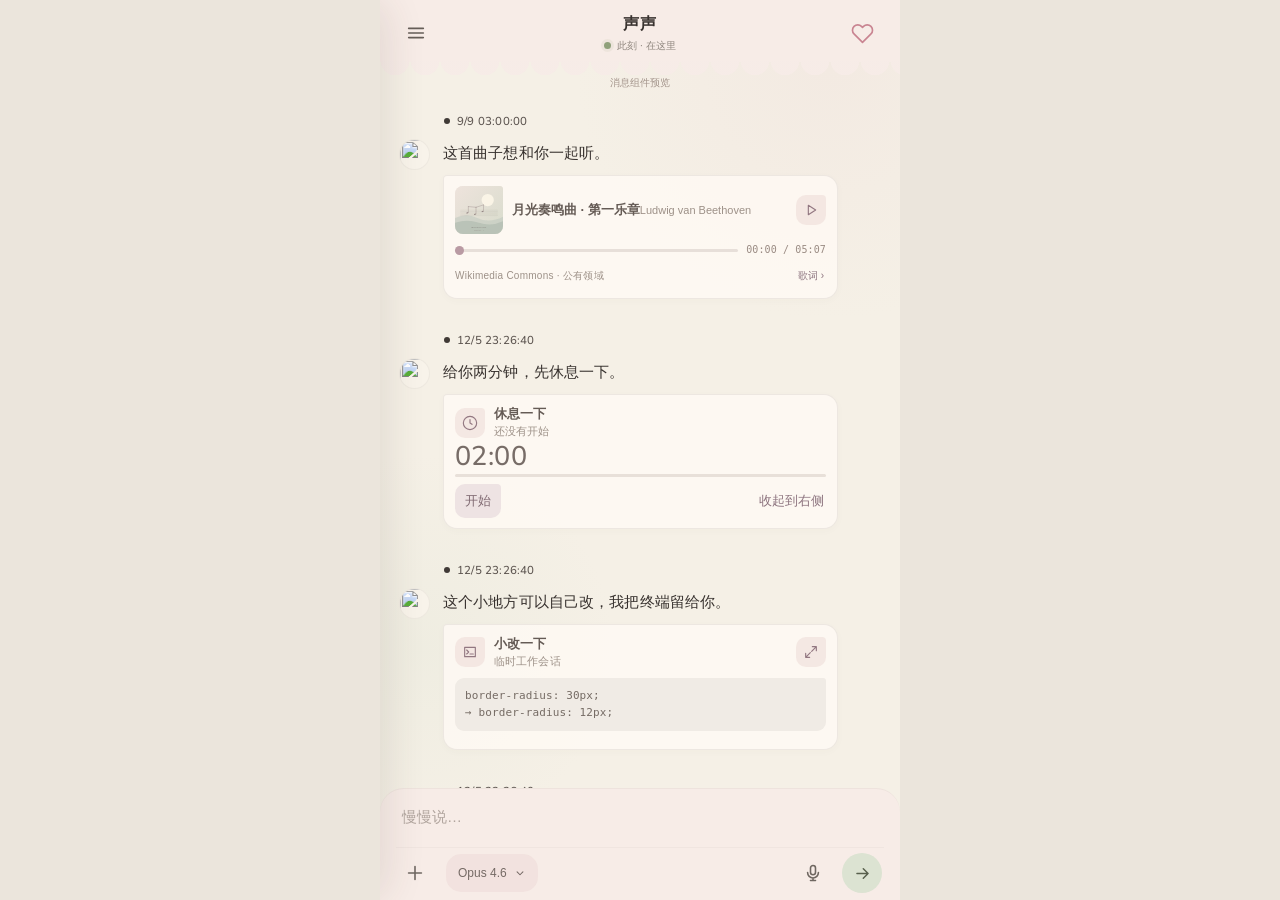
==== commit 07a51add: "Restore original Chat shell, fix countdown expiry and image fallbacks" ====
--- a/index.html
+++ b/index.html
@@ -14,6 +14,7 @@
 <link rel="stylesheet" href="styles/chat.css"/>
 <link rel="stylesheet" href="styles/chat-rich.css?v=20260907-3"/>
 <link rel="stylesheet" href="styles/chat-special-v2.css?v=20260909-1"/>
+<link rel="stylesheet" href="styles/chat-special-feedback.css?v=20260909-3"/>
 <link rel="stylesheet" href="styles/cron-sheet.css?v=20260907-2"/>
 <link rel="stylesheet" href="styles/mind-sheet.css?v=20260907-2"/>
 </head>
@@ -120,9 +121,9 @@
 <script src="todo-sheet.js"></script>
 <script src="app.js"></script>
 <script src="vendor/marked.umd.js?v=20260907-3"></script>
-<script src="chat-special-v2-core.js?v=20260909-1"></script>
-<script src="chat-special-v2-music.js?v=20260909-1"></script>
-<script src="chat-special-v2-timer.js?v=20260909-1"></script>
+<script src="chat-special-v2-core.js?v=20260909-3"></script>
+<script src="chat-special-v2-music.js?v=20260909-3"></script>
+<script src="chat-special-v2-timer.js?v=20260909-3"></script>
 <script src="chat-special-v2-boot.js?v=20260909-1"></script>
 <script src="cron-sheet.js?v=20260907-1"></script>
 <script src="mind-sheet.js?v=20260907-2"></script>
--- a/styles/chat-special-feedback.css
+++ b/styles/chat-special-feedback.css
@@ -0,0 +1,35 @@
+/* Only attachment messages are affected. The original Chat metadata, avatars and user bubbles remain authoritative. */
+.msg.sheng.cs2-msg .assistant-text{padding:0!important;background:transparent!important;border:0!important;box-shadow:none!important;width:auto!important;max-width:100%!important}
+.msg.sheng.cs2-msg .cs2-message .rich-md{padding:0;background:transparent;border:0;border-radius:0;box-shadow:none;font:inherit;color:inherit;line-height:inherit;letter-spacing:inherit}
+.msg.sheng.cs2-msg .cs2-message .rich-md:first-child{margin-top:0}
+.msg.sheng.cs2-msg .cs2-message .rich-md+.cs2-attachment{margin-top:9px}
+.msg.cs2-msg .assistant-meta{gap:7px;margin:0 0 8px 1px;font-size:11px;letter-spacing:.025em}
+.msg.cs2-msg .sheep{width:22px;height:22px;padding:2px;border-radius:8px}
+.msg.cs2-msg .sheep img{width:17px;height:17px}
+.msg.cs2-msg .details{width:min(100%,360px)}
+.msg.cs2-msg .details .card{font-size:inherit}
+.app.show-avatar .msg.sheng.cs2-msg{padding-left:43px}
+.app.show-avatar .msg.sheng.cs2-msg>.avatar-sheng{display:block!important}
+.app.show-avatar .msg.me.cs2-msg{padding-right:43px}
+.app.show-avatar .msg.me.cs2-msg>.user-avatar{display:grid!important}
+.msg.me.cs2-msg .user-bubble{width:fit-content!important;max-width:100%!important;padding:8px 12px 9px!important;border:1px solid var(--bubble-border)!important;border-radius:16px 5px 16px 16px!important;background:color-mix(in srgb,var(--bean) 88%,var(--paper-2))!important;box-shadow:0 4px 14px var(--bubble-shadow)!important}
+.msg.me.cs2-msg .rich-md{padding:0;background:transparent;border-radius:0}
+.cs2-msg .cs2-message>.cs2-attachment{width:100%;max-width:100%;font-size:13px;line-height:1.5}
+.cs2-msg .cs2-message>.cs2-attachment:first-child{margin-top:0}
+.cs2-image-holder{position:relative;display:grid;place-items:center;overflow:hidden;background:#eee6df}
+.cs2-image-holder>img{display:block;width:100%;height:100%;object-fit:cover}
+.cs2-image-holder>.cs2-image-placeholder{display:grid;place-items:center;width:100%;height:100%;background:linear-gradient(145deg,#eee3dc,#e6e9df);color:#a18e88}
+.cs2-image-holder>.cs2-image-placeholder svg{width:23px;height:23px;fill:none;stroke:currentColor;stroke-width:1.4;stroke-linecap:round;stroke-linejoin:round}
+.cs2-image-holder [hidden]{display:none!important}
+.cs2-song .cs2-cover{width:48px;height:48px;flex:0 0 48px;border-radius:8px 3px 8px 8px}
+.cs2-web-cover.cs2-image-holder{width:100%;height:85px;margin-bottom:9px;border-radius:8px 3px 8px 8px}
+.cs2-image-preview{width:100%;max-height:230px;aspect-ratio:4/3;border-radius:8px 3px 8px 8px}
+.cs2-image-preview>img,.cs2-image-large>img{object-fit:contain}
+.cs2-image-large{width:100%;max-height:65dvh;aspect-ratio:4/3;margin:auto;border-radius:9px}
+/* A single horizontal home: the right edge. */
+.cs2.cs2-dock{left:auto!important;right:0;bottom:auto!important;transform:none!important;max-width:calc(100vw - 20px)}
+.cs2-dock .cs2-dock-tab{border-left:1px solid rgba(108,91,80,.12);border-right:0;border-radius:12px 0 0 12px;flex-direction:row-reverse;padding:8px 7px 8px 10px}
+.cs2-dock .cs2-dock-panel{border-left:1px solid var(--cs2-line);border-right:0;border-radius:17px 0 0 17px}
+.cs2-dock .cs2-dock-grip{flex-shrink:0}
+.cs2-dock [hidden]{display:none!important}
+@media(prefers-reduced-motion:reduce){.cs2-dock,.cs2-dock *{transition:none!important}}
